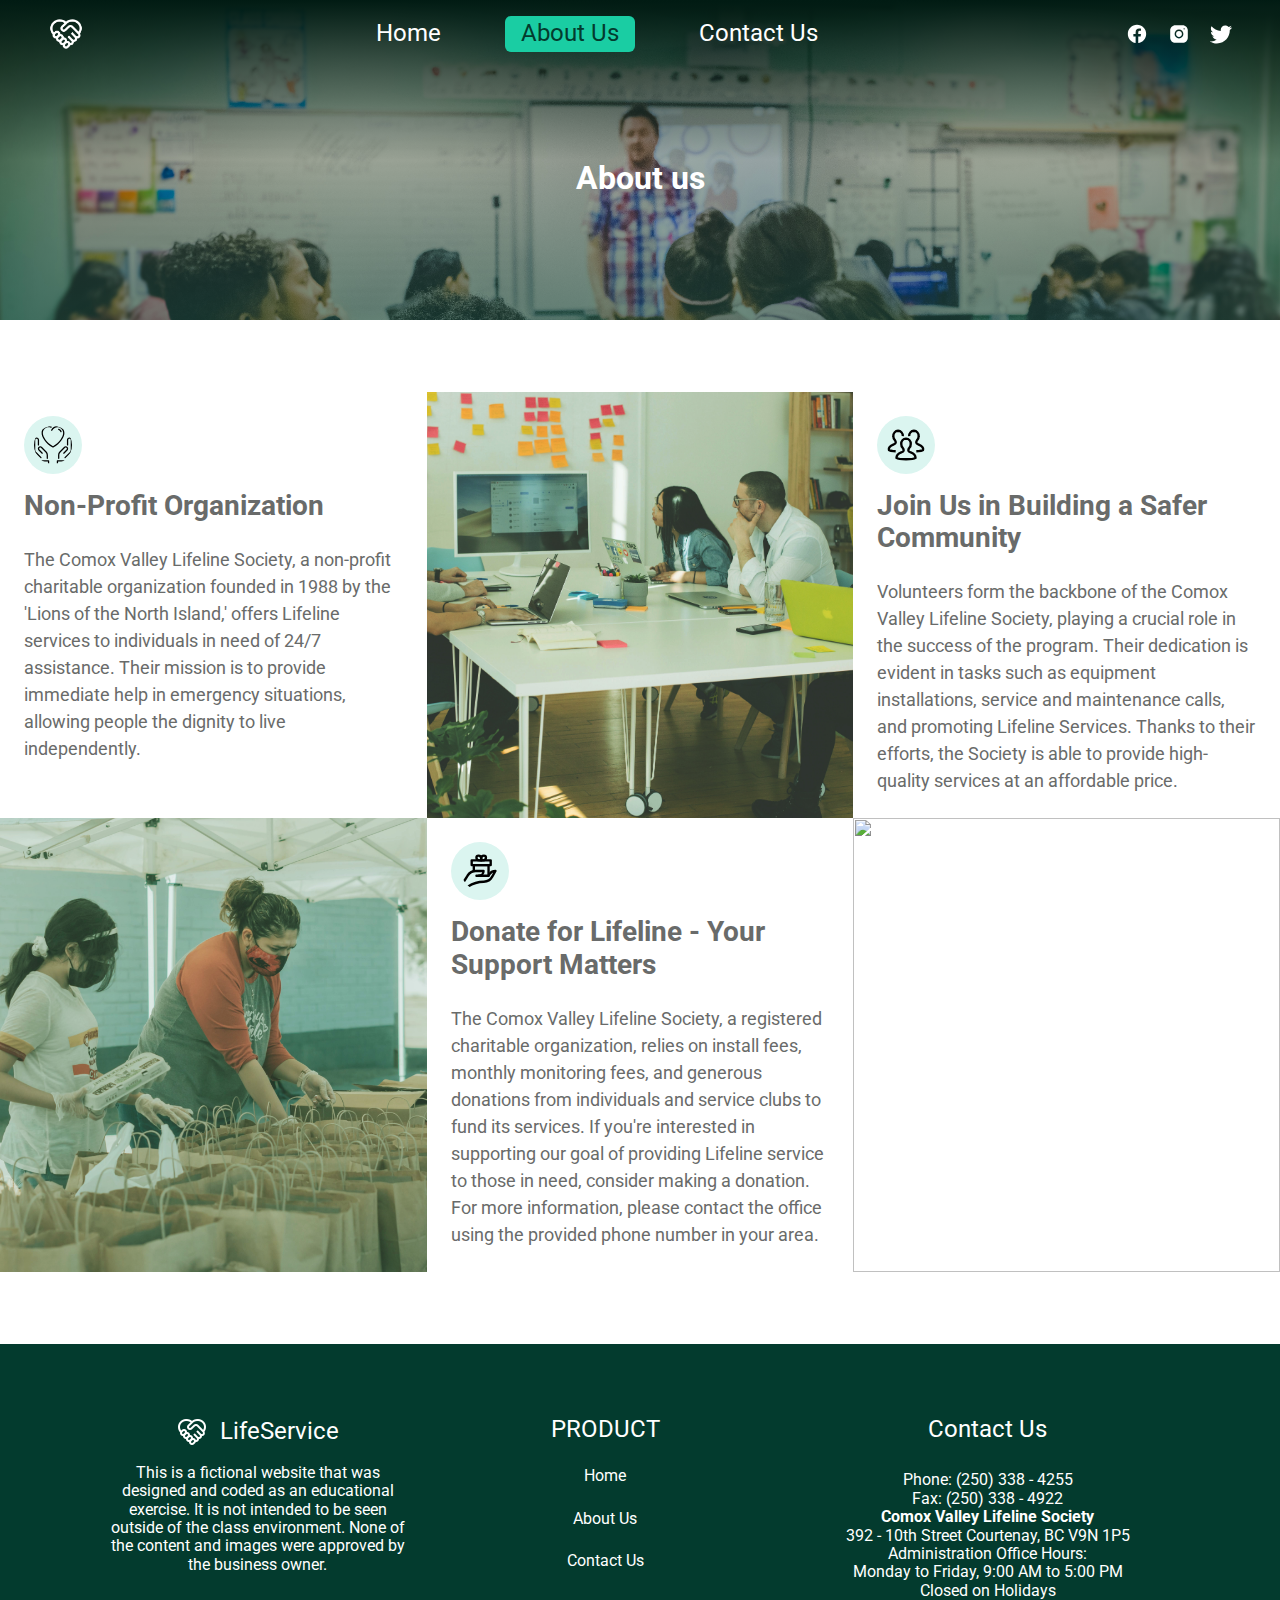
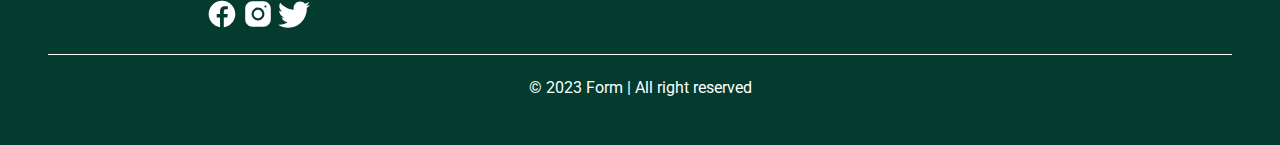
==== about-us.html @ dce90f84 "[fix] grid height layout broken [add] highline current page a element on nav 、reset address element " ====
<!DOCTYPE html>
<html lang="en">
	<head>
		<meta charset="UTF-8" />
		<meta name="viewport" content="width=device-width, initial-scale=1.0" />
		<title>Lifeline Service | About us</title>
		<!-- generated by chatGPT -->
		<meta name="description" content="Learn more about Comox Valley Lifeline Society, a non-profit organization established in 1988 by the 'Lions of the North Island' to provide 24/7 Lifeline services for individuals seeking immediate assistance." />
		<meta name="keywords" content="Comox Valley Lifeline, about us, non-profit, Lifeline services" />
		<meta name="author" content="Comox Valley Lifeline Society" />
		<!-- google fonts -->
		<link href="https://fonts.googleapis.com/icon?family=Material+Icons" rel="stylesheet" />
		<link href="https://fonts.googleapis.com/css2?family=Material+Symbols+Outlined:wght@100" rel="stylesheet" />
		<link href="https://fonts.googleapis.com/css2?family=Oswald:wght@400;600&family=Roboto:wght@400;500&display=swap" rel="stylesheet" />
		<!-- favicons generated by https://favicon.io -->
		<link rel="apple-touch-icon" sizes="180x180" href="/assets/favicon/apple-touch-icon.png" />
		<link rel="icon" type="image/png" sizes="32x32" href="/assets/favicon/favicon-32x32.png" />
		<link rel="icon" type="image/png" sizes="16x16" href="/assets/favicon/favicon-16x16.png" />
		<link rel="manifest" href="/assets/favicon/site.webmanifest" />
		<!-- style sheet -->
		<link rel="stylesheet" href="style.css" />
	</head>

	<body class="about-us">
		<section class="hero-wrapper">
			<header>
				<img class="logo" src="assets/logo-white.png" alt="handshake-heart" />

				<a class="icon-menu">
					<span class="icon material-symbols-outlined">menu</span>
				</a>
				<nav>
					<ul>
						<li><a href="index.html">Home</a></li>
						<li><a class="active-page" href="about-us.html">About Us</a></li>
						<li><a href="contact-us.html">Contact Us</a></li>
					</ul>
				</nav>
				<div class="social-media">
					<img src="assets/facebook.svg" />
					<img src="assets/instagram.svg" />
					<img src="assets/twitter.svg" />
				</div>
			</header>

			<div class="hero">
				<div class="mask"></div>
				<img src="assets/discussion.jpg" />
				<h1 class="title">About us</h1>
			</div>
		</section>

		<main>
			<ul>
				<li>
					<img class="icon" src="assets/charitable.svg" />
					<h2>Non-Profit Organization</h2>
					<p>
						The Comox Valley Lifeline Society, a non-profit charitable organization founded in 1988 by the 'Lions of the North Island,' offers Lifeline services to individuals in need of 24/7 assistance. Their mission is to provide immediate help in emergency situations, allowing people the dignity
						to live independently.
					</p>
				</li>
				<li>
					<img src="assets/meeting.jpg" />
				</li>
				<li>
					<img class="icon" src="assets/team.svg" />
					<h2>Join Us in Building a Safer Community</h2>
					<p>
						Volunteers form the backbone of the Comox Valley Lifeline Society, playing a crucial role in the success of the program. Their dedication is evident in tasks such as equipment installations, service and maintenance calls, and promoting Lifeline Services. Thanks to their efforts, the
						Society is able to provide high-quality services at an affordable price.
					</p>
				</li>
				<li>
					<img src="assets/supplies.jpg" />
				</li>
				<li>
					<img class="icon" src="assets/gift.svg" />
					<!-- title generated by chatGPT -->
					<h2>Donate for Lifeline - Your Support Matters</h2>
					<p>
						The Comox Valley Lifeline Society, a registered charitable organization, relies on install fees, monthly monitoring fees, and generous donations from individuals and service clubs to fund its services. If you're interested in supporting our goal of providing Lifeline service to those in
						need, consider making a donation. For more information, please contact the office using the provided phone number in your area.
					</p>
				</li>
				<li>
					<img src="assets/play_cheer.jpg" />
				</li>
			</ul>
		</main>

		<footer>
			<section class="footer-wrapper">
				<div class="content-wrapper">
					<h2 class="title">
						<img src="assets/logo-white.png" alt="logo" />
						LifeService
					</h2>

					<p>This is a fictional website that was designed and coded as an educational exercise. It is not intended to be seen outside of the class environment. None of the content and images were approved by the business owner.</p>
					<div class="social-media">
						<img src="assets/facebook.svg" />
						<img src="assets/instagram.svg" />
						<img src="assets/twitter.svg" />
					</div>
				</div>
				<div class="info-wrapper">
					<nav>
						<h3 class="title">PRODUCT</h3>
						<ul>
							<li><a href="index.html">Home</a></li>
							<li><a href="about-us.html">About Us</a></li>
							<li><a href="contact-us.html">Contact Us</a></li>
						</ul>
					</nav>
					<div class="contact-info">
						<h3 class="title">Contact Us</h3>
						<address>
							<p>Phone: (250) 338 - 4255</p>
							<p>Fax: (250) 338 - 4922</p>

							<strong>Comox Valley Lifeline Society</strong>
							<p>392 - 10th Street Courtenay, BC V9N 1P5</p>

							<dl>
								<dt>Administration Office Hours:</dt>
								<dd>Monday to Friday, 9:00 AM to 5:00 PM</dd>
								<dd>Closed on Holidays</dd>
							</dl>
						</address>
					</div>
				</div>
			</section>

			<div class="copy-right">&copy; 2023 Form | All right reserved</div>
		</footer>

		<!-- mobile nav modal -->
		<div id="modal" class="modal">
			<div class="modal_bg"></div>
			<nav class="modal_content">
				<div class="modal_content_top">
					<img class="logo" src="assets/logo-white.svg" />
					<a class="icon-close">
						<span class="icon material-symbols-outlined"> close </span>
					</a>
				</div>

				<ul>
					<li><a href="/">Home</a></li>
					<li><a class="active-page" href="about-us.html">About Us</a></li>
					<li><a href="contact-us.html">Contact Us</a></li>
				</ul>

				<div class="social-media">
					<img src="assets/facebook.svg" />
					<img src="assets/instagram.svg" />
					<img src="assets/twitter.svg" />
				</div>
			</nav>
		</div>

		<script>
			const icon = document.querySelector(".icon-menu");
			const modal = document.querySelector("#modal");
			const closeIcon = document.querySelector(".modal .icon-close");

			icon.addEventListener("click", (e) => {
				modal.classList.add("show-menu");
				e.preventDefault();
			});

			closeIcon.addEventListener("click", (e) => {
				modal.classList.remove("show-menu");
				e.preventDefault();
			});
		</script>
	</body>
</html>
---- style.css ----
/*==== size ====*/
/*==== color ====*/
/*=== other ===*/
:root {
  --text-h1: 3.2rem;
  --text-h2: 2.8rem;
  --text-h3: 2.4rem;
  --text-h4: 1.8rem;
  --text-body: 1.6rem;
  --max-width: min(90%, 540px);
}
@media only screen and (min-width: 768px) {
  :root {
    --text-h1: 3.6rem;
    --text-h2: 3.2rem;
    --text-h3: 2.6rem;
    --text-h4: 2.2rem;
    --text-body: 1.8rem;
    --max-width: min(90%, 720px);
  }
}
@media only screen and (min-width: 1200px) {
  :root {
    --text-h1: 4.2rem;
    --text-h2: 3.2rem;
    --text-h3: 2.8rem;
    --text-h4: 2.4rem;
    --max-width: min(90%, 1140px);
  }
}

/* Medium devices (vertical ipads, 768px and up) */
/* Large devices (desktops, 1200px and up) */
/*--- ideally the the line of between point to point 
 is calculated dynamically by using javascript but I am not
 sure are we allowed to use javascript in this project, so
 I use the fixed container size and calculated by js first then using the calculated results.
---*/
/*=== general ===*/
* {
  box-sizing: border-box;
  margin: 0;
  padding: 0;
}

html {
  line-height: 1.15;
  font-size: 62.5%;
}

body {
  margin: 0;
  font-size: 1.6rem;
  font-family: "Roboto", sans-serif;
  background: #fff;
  color: #696b6a;
}

a {
  display: inline-block;
  background-color: transparent;
}

input,
textarea {
  outline: none;
}

textarea {
  resize: none;
}

img {
  display: inline-block;
  max-width: 100%;
  border-style: none;
  vertical-align: middle;
  -o-object-fit: cover;
     object-fit: cover;
}

li {
  list-style: none;
}

a {
  text-decoration: none;
}

address {
  font-style: normal;
}

.bottom-line {
  position: relative;
  display: inline-block;
  margin-bottom: 4.8rem;
}
.bottom-line::after {
  content: "";
  position: absolute;
  left: 40%;
  bottom: -0.4rem;
  width: min(30%, 10rem);
  height: 5px;
  background: #1acda3;
}

.content {
  color: #2c2e2d;
  font-size: var(--text-body);
}

/*----- header -----*/
header nav,
header .social-media {
  display: none;
}

header nav ul,
.modal nav ul {
  display: flex;
  gap: 4.8rem;
  text-align: center;
  font-size: var(--text-h4);
}
header nav ul li:has(a.active-page) a,
.modal nav ul li:has(a.active-page) a {
  color: #033b2e;
  background: #1acda3;
  border-radius: 6px;
}
header nav ul a,
.modal nav ul a {
  position: relative;
  padding: 0.4rem 1.6rem;
  border-radius: 6px;
  color: #fff;
}
header nav ul a::after,
.modal nav ul a::after {
  content: " ";
  display: inline-block;
  position: absolute;
  bottom: -5px;
  left: 50%;
  width: 0%;
  height: 2px;
  background-color: #1acda3;
  transition: all 0.2s ease-in-out;
}
header nav ul a:hover::after,
.modal nav ul a:hover::after {
  content: " ";
  width: 100%;
  left: 0;
}

header {
  z-index: 99;
  position: absolute;
  top: 0;
  padding: 1.6rem;
  display: flex;
  align-items: center;
  justify-content: space-between;
  width: 100%;
  color: #fff;
}
header .logo {
  width: 2.2rem;
  height: 2.2rem;
}
header .icon-menu {
  display: inline-block;
  margin-left: auto;
}
header .icon-menu .icon {
  color: #fff;
  font-size: 2.2rem;
}
header .social-media img {
  width: 2.2rem;
  margin-left: 1.6rem;
}
@media only screen and (min-width: 768px) {
  header {
    padding: 1.6rem 4.8rem;
  }
  header .logo,
  header .icon-menu .icon {
    width: 2.8rem;
  }
}
@media only screen and (min-width: 1200px) {
  header nav {
    display: flex;
    justify-content: space-between;
    flex-direction: row;
    padding: 0;
  }
  header .logo {
    width: 3.6rem;
    height: 3.6rem;
  }
  header .icon-menu,
  header .modal {
    display: none;
  }
  header .social-media {
    display: block;
  }
}

/*=== nav modal ===*/
.modal {
  overflow: hidden;
  position: fixed;
  right: 0;
  top: 0;
  background-color: rgba(0, 0, 0, 0.7);
  z-index: 999;
  width: 100%;
  height: 100%;
  text-align: center;
  transition: 0.5s ease-in-out;
  transform: translateX(100%);
  opacity: 0;
}
.modal_content {
  margin-left: auto;
  width: 90vw;
  height: 100%;
  padding: 2.4rem 4.8rem;
  background-color: rgb(3, 59, 46);
}
.modal_content_top {
  display: flex;
  justify-content: space-between;
}
.modal .icon-close {
  color: #fff;
  font-size: 3.6rem;
}
.modal .logo {
  width: 3.2rem;
  -o-object-fit: contain;
     object-fit: contain;
}
.modal ul {
  flex-direction: column;
  margin: 2.4rem 0;
  padding: 4.8rem 0;
  border-top: 1px solid #fff;
  border-bottom: 1px solid #fff;
}
.modal li {
  text-align: right;
}
.modal .social-media img {
  margin-right: 1.6rem;
  width: 3rem;
}

.show-menu {
  transform: translateX(0);
  opacity: 1;
}

/*----- hero -----*/
.hero-wrapper {
  position: relative;
  width: 100%;
}

.hero {
  height: 100%;
}
.hero-desktop {
  display: none;
}
.hero img {
  width: 100%;
  height: 100%;
  -o-object-position: center top;
     object-position: center top;
}
.hero .mask {
  z-index: 2;
  position: absolute;
  top: 0;
  left: 0;
  width: 100%;
  height: 100%;
  background: linear-gradient(to bottom, #011b13, rgba(1, 30, 17, 0.25), rgba(3, 59, 46, 0.5));
}
.hero .slogan {
  z-index: 999;
  position: absolute;
  top: 10%;
  padding: 2.4rem;
  width: min(70%, 450px);
  color: #fff;
}
@media only screen and (min-width: 768px) {
  .hero .slogan {
    top: 15%;
  }
}

.hero .slogan h1 {
  padding-bottom: 1.6rem;
  font-size: var(--text-h1);
  color: #fff;
}
.hero .slogan p {
  line-height: 1.4;
  font-size: var(--text-h3);
}
.hero .slogan a {
  margin-top: 2.4rem;
  padding: 1.6rem 2.4rem;
  color: #fff;
  font-size: 1.2rem;
  border-radius: 6px;
  background: #1acda3;
}

.about-us .hero,
.contact-us .hero {
  height: 180px;
}
@media only screen and (min-width: 768px) {
  .about-us .hero,
  .contact-us .hero {
    height: min(40vh, 320px);
  }
}
@media only screen and (min-width: 1200px) {
  .about-us .hero,
  .contact-us .hero {
    height: 320px;
  }
}
.about-us .hero .title,
.contact-us .hero .title {
  z-index: 2;
  position: absolute;
  top: 50%;
  left: 50%;
  transform: translate(-50%);
  color: #fff;
  font-size: 3.2rem;
}

/*----- footer -----*/
footer {
  padding: 4.8rem;
  background: #033b2e;
  color: #fff;
}
footer .copy-right {
  margin-top: 2.4rem;
  padding-top: 2.4rem;
  border-top: 1px solid #fff;
  text-align: center;
}

footer .footer-wrapper,
footer .contact-info,
footer .info-wrapper,
footer .content-wrapper h2,
footer .copy-right {
  display: flex;
  justify-content: center;
  align-items: center;
  flex-direction: column;
  gap: 1.2rem;
}
@media only screen and (min-width: 1200px) {
  footer,
  footer .footer-wrapper,
  footer .info-wrapper {
    flex-direction: row;
    align-items: flex-start;
    justify-content: flex-start;
  }
}
footer .info-wrapper nav,
footer .info-wrapper .contact-info {
  flex: 1;
}
footer .content-wrapper h2,
footer .info-wrapper h3 {
  font-size: var(--text-h4);
  font-weight: normal;
}

footer .footer-wrapper {
  margin: 0 auto;
  width: var(--max-width);
  margin: 0 auto;
  text-align: center;
}
@media only screen and (min-width: 1200px) {
  footer .footer-wrapper {
    margin-bottom: 0;
  }
}
footer .footer-wrapper .title {
  margin-top: 2.4rem;
  margin-bottom: 1.6rem;
  color: #fff;
}

@media only screen and (min-width: 1200px) {
  footer .content-wrapper {
    width: 40%;
  }
  footer .content-wrapper .title {
    flex-direction: row;
  }
}
footer .content-wrapper img {
  width: 3.2rem;
}
footer .content-wrapper .social-media {
  margin-top: 2.4rem;
}

footer .info-wrapper {
  width: 100%;
}
@media only screen and (min-width: 768px) {
  footer .info-wrapper {
    margin-top: 4.8rem;
    flex-direction: row;
  }
  footer .info-wrapper .contact-info {
    border-left: 2px solid #fff;
  }
}
@media only screen and (min-width: 1200px) {
  footer .info-wrapper {
    margin-top: 0;
  }
  footer .info-wrapper .contact-info {
    border-width: 0;
  }
}
footer .info-wrapper li {
  margin-top: 2.4rem;
}
footer .info-wrapper a {
  position: relative;
  color: #fff;
}
footer .info-wrapper a::after {
  content: " ";
  display: inline-block;
  position: absolute;
  bottom: -5px;
  left: 50%;
  width: 0%;
  height: 2px;
  background-color: #1acda3;
  transition: all 0.2s ease-in-out;
}
footer .info-wrapper a:hover::after {
  content: " ";
  width: 100%;
  left: 0;
}

/*=== Home page ===*/
.home .hero-wrapper {
  height: 700px;
  max-height: 90vh;
}
@media only screen and (min-width: 1200px) {
  .home .hero-wrapper {
    height: min(95vh, 780px);
  }
}
@media only screen and (min-width: 768px) {
  .home .hero-desktop {
    display: block;
  }
  .home .hero-mobile {
    display: none;
  }
  .home .hero .slogan {
    right: 5%;
    width: min(40vw, 520px);
    text-align: right;
  }
}

.home .element {
  z-index: 2;
  position: absolute;
  width: 80px;
  height: 80px;
  border-radius: 50%;
  background-color: #208c73;
}
.home .element::before {
  content: "\e7fd";
  position: absolute;
  top: 50%;
  left: 50%;
  transform: translate(-50%, -50%);
  font-family: "Material Icons";
  font-size: 4.8rem;
  color: #fff;
}

.home .line {
  position: absolute;
  background-color: #e2fef8;
  height: 4px;
  transform-origin: center;
}
.home .line::after {
  content: "";
  z-index: 1;
  position: absolute;
  left: 0;
  top: 0;
  height: 4px;
  width: 0;
  animation: connect infinite;
  animation-duration: 5s;
  animation-fill-mode: forwards;
  background: #1acda3;
}
.home .line:nth-child(odd):after {
  animation-delay: 0.5s;
  animation-duration: 4.5s;
}

.animation .element_1 {
  top: 10%;
  left: 25%;
}

.animation .element_2 {
  top: 45%;
  left: 15%;
}

.animation .element_3 {
  top: 70%;
  left: 30%;
}

.animation .element_4 {
  top: 28%;
  left: 42%;
}

.animation .element_5 {
  top: 50%;
  left: 55%;
}

.animation .element_6 {
  top: 15%;
  left: 70%;
}

.animation .element_7 {
  top: 65%;
  left: 75%;
}

.animation .line1 {
  top: 185.5px;
  left: 71.82px;
  width: 184.36px;
  transform: rotate(1.89rad);
}

.animation .line2 {
  top: 255px;
  left: 55.8px;
  width: 301.4px;
  transform: rotate(1.47rad);
}

.animation .line3 {
  top: 335.5px;
  left: 102.35px;
  width: 152.3px;
  transform: rotate(0.96rad);
}

.animation .line4 {
  top: 143px;
  left: 175.55px;
  width: 133.49px;
  transform: rotate(-2.4rad);
}

.animation .line5 {
  top: 143px;
  left: 175.55px;
  width: 133.49px;
  transform: rotate(-2.4rad);
}

.animation .line6 {
  top: 230.5px;
  left: 124.21px;
  width: 178.18px;
  transform: rotate(2.64rad);
}

.animation .line7 {
  top: 293px;
  left: 146.18px;
  width: 221.23px;
  transform: rotate(1.89rad);
}

.animation .line8 {
  top: 243px;
  left: 262.61px;
  width: 133.36px;
  transform: rotate(-2.17rad);
}

.animation .line9 {
  top: 110.5px;
  left: 192.4px;
  width: 262.19px;
  transform: rotate(-3.05rad);
}

.animation .line10 {
  top: 155.5px;
  left: 285.33px;
  width: 174.93px;
  transform: rotate(2.76rad);
}

.animation .line11 {
  top: 210.5px;
  left: 312.78px;
  width: 195.43px;
  transform: rotate(2.03rad);
}

.animation .line12 {
  top: 335.5px;
  left: 355.93px;
  width: 138.13px;
  transform: rotate(-2.57rad);
}

.animation .line13 {
  top: 248px;
  left: 342.66px;
  width: 251.68px;
  transform: rotate(-1.69rad);
}

.animation .line14 {
  top: 385.5px;
  left: 221.4px;
  width: 262.19px;
  transform: rotate(3.05rad);
}

@keyframes connect {
  from {
    width: 0;
  }
  to {
    width: 100%;
  }
}
/*----- intro -----*/
.home .intro {
  margin-top: 4.8rem;
  padding: 4.8rem 0;
  margin: 0 auto;
  width: var(--max-width);
  text-align: center;
}
.home .intro .animation, .home .intro .title-desktop {
  display: none;
}
@media only screen and (min-width: 768px) {
  .home .intro {
    display: flex;
    align-items: center;
    flex-wrap: wrap;
  }
  .home .intro img {
    width: 50%;
  }
  .home .intro .title-mobile {
    display: none;
  }
  .home .intro .title-desktop {
    display: inline-block;
  }
  .home .intro .content {
    flex: 1;
  }
}
@media only screen and (min-width: 1200px) {
  .home .intro {
    margin: auto;
    min-height: 500px;
  }
  .home .intro .img-mobile {
    display: none;
  }
  .home .intro .animation {
    display: block;
    position: relative;
    width: 580px;
    height: 500px;
  }
}

.home .intro .content {
  line-height: 1.5;
}
.home .intro p {
  line-height: 1.5;
  font-size: var(--text-body);
  color: #696b6a;
}

/*----- feature -----*/
.home .feature {
  margin: 7.2rem 0;
  width: 100vw;
  margin-inline-start: 50%;
  transform: translateX(-50%);
  text-align: center;
}
.home .feature .content {
  padding: 2.4rem;
  background: #04473a;
}
.home .feature h3 {
  text-align: center;
  font-size: var(--text-h4);
  color: #2c2e2d;
}
.home .feature img {
  display: block;
}
.home .feature .illustration {
  margin: 0 auto;
  width: min(80%, 46rem);
}
.home .feature > ul {
  display: flex;
  overflow-x: auto;
  gap: 2rem;
}
.home .feature > ul > li {
  width: 100%;
  flex-grow: 1;
  min-width: 90%;
  padding: 2.4rem;
  background: #fff;
  border-radius: 6px;
}
.home .feature .button-more {
  color: #1acda3;
  text-decoration: underline;
}

.home .feature .feature-list {
  flex: 1;
  padding-bottom: 2.4rem;
}

@media only screen and (min-width: 768px) {
  .home .feature > ul {
    flex-wrap: wrap;
  }
  .home .feature > ul > li {
    width: calc(50% - 2rem);
    min-width: unset;
  }
}
@media only screen and (min-width: 1200px) {
  .home .feature > ul > li {
    width: 30%;
  }
  .home .feature .content {
    padding: 7.2rem;
  }
}
.home .feature ul li {
  display: flex;
  flex-direction: column;
  font-size: var(--text-body);
}
.home .feature ul li img {
  margin: 4.8rem auto;
  height: 18rem;
}
.home .feature ul li:last-child img {
  border-radius: 12px;
}
.home .feature ul li p {
  font-size: var(--text-body);
  color: #696b6a;
}

/* wave style refer from https://css-generators.com/wavy-shapes/ */
.home .feature .box {
  height: 200px;
  -webkit-mask: radial-gradient(126.18px at 50% calc(100% - 171px), #000 99%, rgba(0, 0, 0, 0) 101%) calc(50% - 120px) 0/240px 100%, radial-gradient(126.18px at 50% calc(100% + 111px), rgba(0, 0, 0, 0) 99%, #000 101%) 50% calc(100% - 60px)/240px 100% repeat-x;
  mask: radial-gradient(126.18px at 50% calc(100% - 171px), #000 99%, rgba(0, 0, 0, 0) 101%) calc(50% - 120px) 0/240px 100%, radial-gradient(126.18px at 50% calc(100% + 111px), rgba(0, 0, 0, 0) 99%, #000 101%) 50% calc(100% - 60px)/240px 100% repeat-x;
  background: #04473a;
  border: none;
}

/*----- how-it-works -----*/
.how-it-work {
  display: flex;
  flex-direction: column;
  position: relative;
  margin: 14.4rem 0;
}
@media only screen and (min-width: 768px) {
  .how-it-work {
    flex-direction: row;
  }
}
.how-it-work .iframe-container {
  width: 100%;
}
@media only screen and (min-width: 768px) {
  .how-it-work .iframe-container {
    width: 50%;
  }
}
@media only screen and (min-width: 1200px) {
  .how-it-work .iframe-container {
    width: min(950px, 60%);
  }
}
.how-it-work .iframe-wrapper {
  position: relative;
  width: 100%;
  padding-bottom: 56.25%; /* 16:9 ratio */
}
.how-it-work .iframe-wrapper iframe {
  position: absolute;
  top: 0;
  left: 0;
  width: 100%;
  height: 100%;
}
.how-it-work .content {
  flex: 1;
  display: flex;
  flex-direction: column;
  align-items: flex-start;
  justify-content: center;
  padding: 0 2.4rem;
}

.how-it-work .content .title {
  color: rgba(3, 59, 46, 0.5);
}
.how-it-work .content p {
  margin: 2.4rem 0;
  font-size: var(--text-h1);
}
.how-it-work .content .icon {
  vertical-align: middle;
  margin-right: 0.4rem;
}

/*----- call-to-action -----*/
.home .call-to-action {
  position: relative;
  margin-top: 7.2rem;
  text-align: center;
}
@media only screen and (min-width: 768px) {
  .home .call-to-action {
    display: flex;
  }
}
.home .call-to-action .logo {
  z-index: -1;
  position: absolute;
  width: 22rem;
  -o-object-fit: contain;
     object-fit: contain;
  opacity: 0.3;
}
.home .call-to-action .action_btn {
  display: inline-block;
  margin-top: 2.4rem;
  padding: 1.6rem 2.4rem;
  color: #fff;
  background: #208c73;
  border-radius: 6px;
}
.home .call-to-action .img-wrapper {
  margin-top: 4.8rem;
  width: 100vw;
  margin-inline-start: 50%;
  transform: translateX(-50%);
}
.home .call-to-action .img-wrapper img {
  height: 100%;
  border-radius: 65% 15%/15% 0% 0%;
}
@media only screen and (min-width: 768px) {
  .home .call-to-action .img-wrapper {
    display: flex;
    justify-content: center;
    align-items: center;
    margin-top: 0;
    width: unset;
    margin-inline-start: unset;
    transform: unset;
  }
}
.home .call-to-action img {
  border-radius: 65% 15%/15% 0% 0%;
}
.home .call-to-action .title {
  margin-bottom: 4.8rem;
}
.home .call-to-action .content-wrapper {
  display: flex;
  justify-content: center;
  align-items: center;
  flex-direction: column;
  padding: 0 4.8rem;
}
@media only screen and (min-width: 768px) {
  .home .call-to-action .content-wrapper {
    padding-bottom: 7.2rem;
  }
}
.home .call-to-action .content {
  line-height: 1.4;
  font-size: var(--text-body);
  color: #696b6a;
}

/*=== About us page ===*/
.about-us main ul {
  position: relative;
  display: grid;
  grid-template-columns: 100%;
  grid-template-areas: "text1" "text3" "text5";
  padding-bottom: 7.2rem;
}
@media only screen and (min-width: 768px) {
  .about-us main ul {
    padding-top: 7.2rem;
    grid-template-columns: repeat(2, 1fr);
    grid-template-areas: "text1 image2" "image4 text3" "text5 image6";
  }
}
@media only screen and (min-width: 1200px) {
  .about-us main ul {
    grid-template-columns: repeat(3, 1fr);
    grid-template-areas: "text1 image2 text3" "image4 text5 image6";
  }
  .about-us main ul li {
    text-align: left;
  }
}
.about-us main ul img:not(.icon) {
  width: 100%;
}

.about-us main ul h2 {
  margin-bottom: 2.4rem;
  font-size: var(--text-h3);
}
.about-us main ul p {
  line-height: 1.5;
}
.about-us main ul li {
  text-align: center;
  background: #fff;
  font-size: var(--text-body);
  color: #696b6a;
}
.about-us main ul li:nth-child(1) {
  grid-area: text1;
}
.about-us main ul li:nth-child(2) {
  grid-area: image2;
}
.about-us main ul li:nth-child(3) {
  grid-area: text3;
}
.about-us main ul li:nth-child(4) {
  grid-area: image4;
}
.about-us main ul li:nth-child(5) {
  grid-area: text5;
}
.about-us main ul li:nth-child(6) {
  grid-area: image6;
}
.about-us main ul li:nth-child(odd) {
  padding: 2.4rem;
}
.about-us main ul li:nth-child(3) {
  background: #3d625f;
  color: #fff;
}
@media only screen and (min-width: 768px) {
  .about-us main ul li {
    text-align: left;
  }
  .about-us main ul li, .about-us main ul li:nth-child(3) {
    background: #fff;
    color: #696b6a;
  }
  .about-us main ul li:nth-child(even) {
    display: block;
  }
}
.about-us main ul li .icon {
  margin-bottom: 1.6rem;
  width: 5.8rem;
  background: #dbf5f0;
  border-radius: 50%;
  padding: 1rem;
}
.about-us main ul li img:not(.icon) {
  height: 100%;
}

/*=== Contact us page ===*/
.contact-us .location-map {
  width: 100vw;
}
@media only screen and (min-width: 768px) {
  .contact-us .location-map {
    width: 50%;
  }
}
@media only screen and (min-width: 1200px) {
  .contact-us .location-map {
    width: min(720px, 50vw);
  }
}
.contact-us .hero img {
  -o-object-position: center;
     object-position: center;
}
.contact-us .info {
  display: flex;
  justify-content: center;
  align-items: center;
  flex-direction: column;
  flex-wrap: wrap;
}
@media only screen and (min-width: 768px) {
  .contact-us .info {
    flex-direction: row;
  }
}

.contact-us .info .content {
  flex: 1;
  padding: 0 2.4rem;
}
@media only screen and (min-width: 1200px) {
  .contact-us .info .content {
    padding: 0 4.8rem;
  }
}
.contact-us .info .content .title {
  padding-top: 4.8rem;
  padding-bottom: 1.6rem;
}
.contact-us .info .content table {
  font-family: arial, sans-serif;
  border-collapse: collapse;
  width: 100%;
}
.contact-us .info .content table td,
.contact-us .info .content table th {
  text-align: left;
  padding: 1.6rem;
}
.contact-us .info .content table tr:nth-child(even) {
  background-color: #dddddd;
}

.contact-us .form-wrapper {
  width: 100vw;
  margin-inline-start: 50%;
  transform: translateX(-50%);
  position: relative;
  margin-top: 7.2rem;
}
@media only screen and (min-width: 768px) {
  .contact-us .form-wrapper {
    display: flex;
    justify-content: center;
    align-items: center;
    margin-bottom: 0;
  }
}
.contact-us .form-wrapper img {
  position: absolute;
  width: 100%;
  height: 100%;
  align-self: stretch;
  filter: brightness(0.4);
  z-index: -1;
}
@media only screen and (min-width: 768px) {
  .contact-us .form-wrapper img {
    position: static;
    width: 40%;
    height: unset;
    filter: unset;
  }
}
@media only screen and (min-width: 1200px) {
  .contact-us .form-wrapper img {
    width: 50%;
  }
}

.contact-us .form-container {
  position: relative;
}
@media only screen and (min-width: 768px) {
  .contact-us .form-container {
    flex: 1;
  }
}

.contact-us form {
  margin-top: 2.4rem;
  padding: 4.8rem 1.6rem;
  width: 100%;
}
@media only screen and (min-width: 768px) {
  .contact-us form {
    margin-top: 0;
    padding: 1.6rem 4.8rem;
  }
}
.contact-us form h2 {
  color: #1acda3;
  text-align: center;
}
.contact-us form label,
.contact-us form input,
.contact-us form button {
  display: block;
  width: 100%;
}
.contact-us form input,
.contact-us form textarea {
  padding: 1.6rem 2.4rem;
  background-color: rgba(255, 255, 255, 0.8);
  font-size: var(--text-body);
  border-radius: 6px;
  border: 1px solid transparent;
  transition: border 0.4s ease-out;
}
.contact-us form input:focus,
.contact-us form textarea:focus {
  border-color: #208c73;
  box-shadow: 0 0 8px rgba(26, 205, 163, 0.5);
}
@media only screen and (min-width: 768px) {
  .contact-us form input,
  .contact-us form textarea {
    background-color: rgba(26, 205, 163, 0.1);
  }
}
.contact-us form label {
  margin-top: 2.4rem;
  margin-bottom: 1.6rem;
}
.contact-us form textarea {
  width: 100%;
  min-height: 150px;
}

.contact-us .form-container .mask {
  z-index: 2;
  display: none;
  position: absolute;
  left: -8rem;
  width: 8rem;
  height: 100%;
  background: linear-gradient(to bottom right, transparent 49.5%, #fff 50%);
}
@media only screen and (min-width: 1200px) {
  .contact-us .form-container .mask {
    display: block;
  }
}

.contact-us form button {
  outline: 0;
  border: 0;
  margin: 4.8rem 0;
  padding: 1.6rem 2.4rem;
  font-size: var(--text-h3);
  color: #fff;
  background: #1acda3;
  border-radius: 6px;
}

/* Medium devices (vertical ipads, 768px and up) *//*# sourceMappingURL=style.css.map */
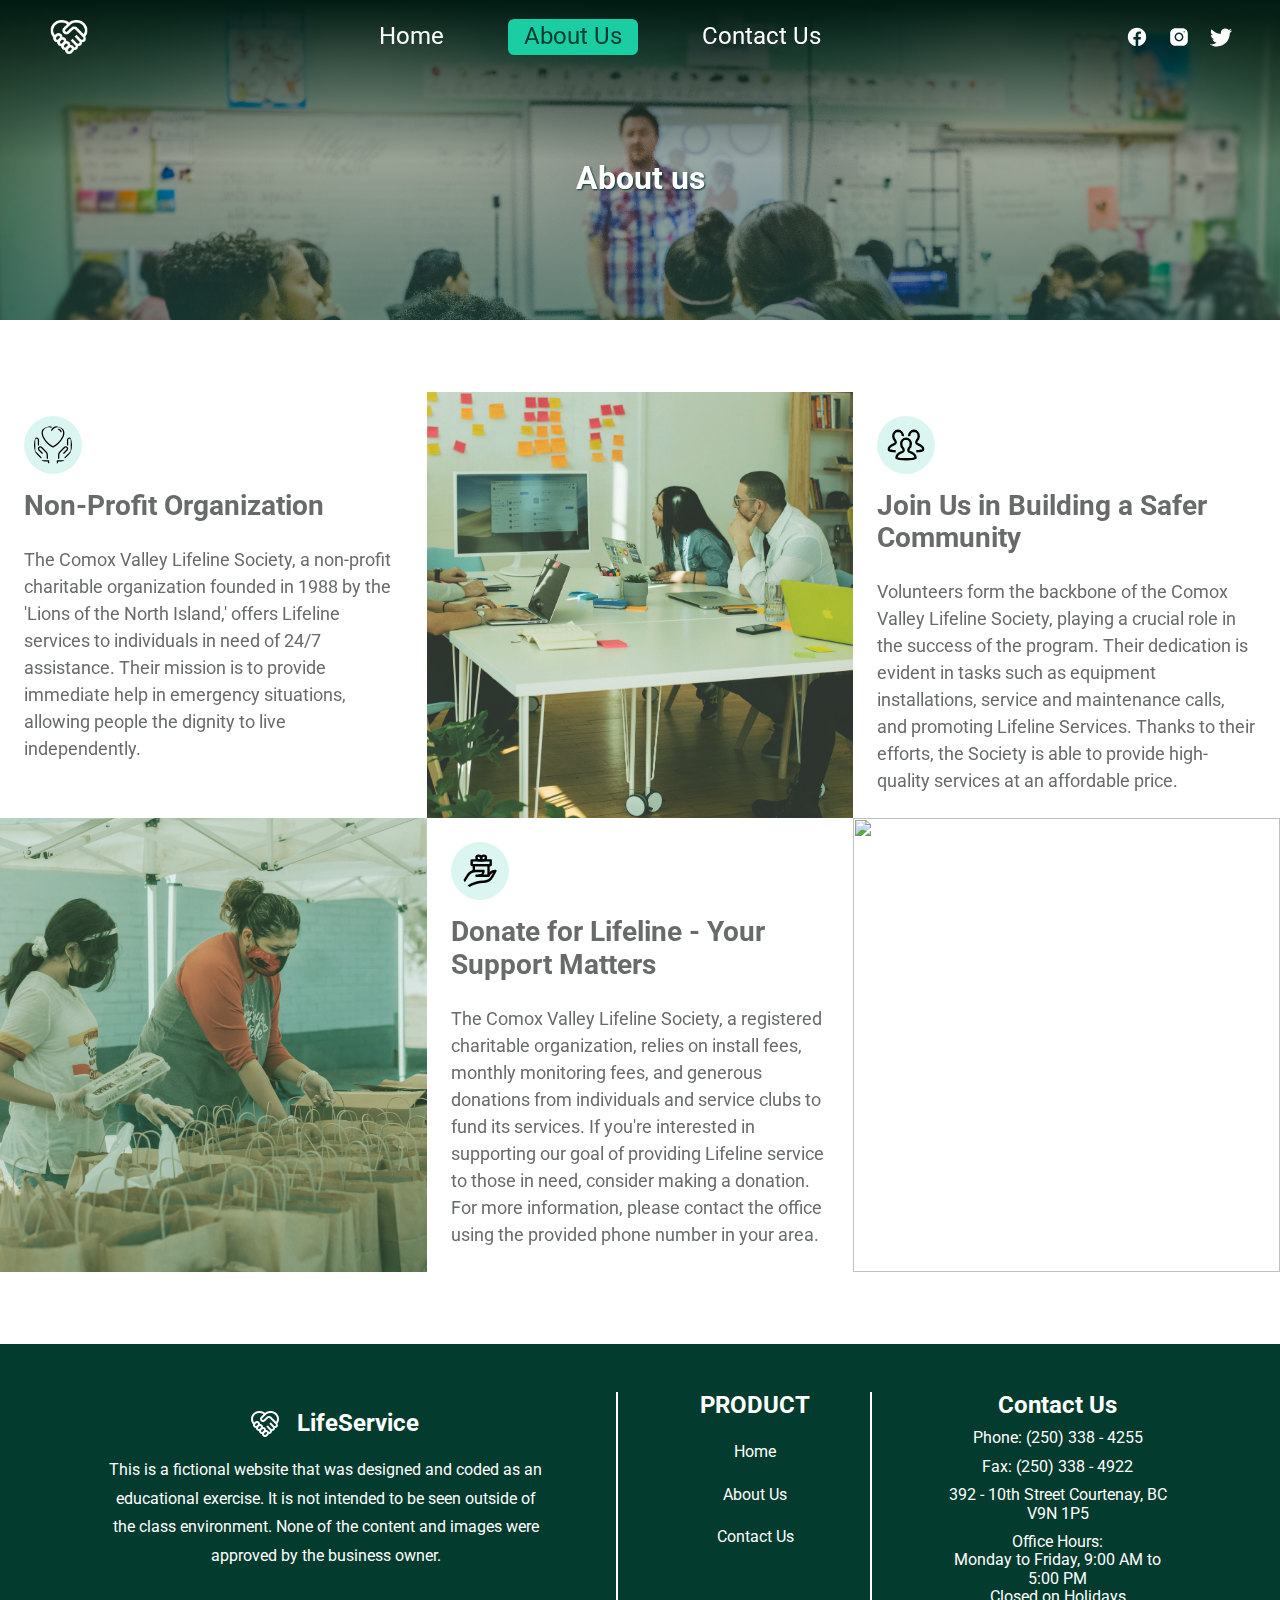
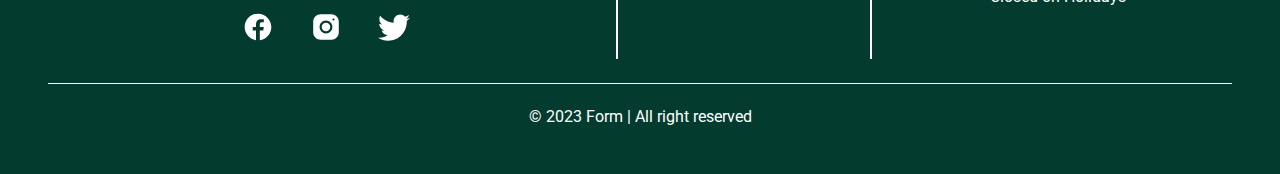
==== commit 1d0f178c: "[add] using <a> element wrap all social icon [modify] contact info wording and style layout on foote" ====
--- a/about-us.html
+++ b/about-us.html
@@ -96,39 +96,44 @@
 						<img src="assets/logo-white.png" alt="logo" />
 						LifeService
 					</h2>
-
 					<p>This is a fictional website that was designed and coded as an educational exercise. It is not intended to be seen outside of the class environment. None of the content and images were approved by the business owner.</p>
 					<div class="social-media">
-						<img src="assets/facebook.svg" />
-						<img src="assets/instagram.svg" />
-						<img src="assets/twitter.svg" />
+						<a href="#">
+							<img src="assets/facebook.svg" />
+						</a>
+						<a href="#">
+							<img src="assets/instagram.svg" />
+						</a>
+						<a href="#">
+							<img src="assets/twitter.svg" />
+						</a>
 					</div>
 				</div>
+
 				<div class="info-wrapper">
 					<nav>
 						<h3 class="title">PRODUCT</h3>
 						<ul>
-							<li><a href="index.html">Home</a></li>
+							<li><a href="/">Home</a></li>
 							<li><a href="about-us.html">About Us</a></li>
 							<li><a href="contact-us.html">Contact Us</a></li>
 						</ul>
 					</nav>
-					<div class="contact-info">
+
+					<address class="contact-info">
 						<h3 class="title">Contact Us</h3>
-						<address>
-							<p>Phone: (250) 338 - 4255</p>
-							<p>Fax: (250) 338 - 4922</p>
 
-							<strong>Comox Valley Lifeline Society</strong>
-							<p>392 - 10th Street Courtenay, BC V9N 1P5</p>
+						<p>Phone: (250) 338 - 4255</p>
+						<p>Fax: (250) 338 - 4922</p>
 
-							<dl>
-								<dt>Administration Office Hours:</dt>
-								<dd>Monday to Friday, 9:00 AM to 5:00 PM</dd>
-								<dd>Closed on Holidays</dd>
-							</dl>
-						</address>
-					</div>
+						<p>392 - 10th Street Courtenay, BC V9N 1P5</p>
+
+						<dl>
+							<dt>Office Hours:</dt>
+							<dd>Monday to Friday, 9:00 AM to 5:00 PM</dd>
+							<dd>Closed on Holidays</dd>
+						</dl>
+					</address>
 				</div>
 			</section>
 
@@ -153,27 +158,27 @@
 				</ul>
 
 				<div class="social-media">
-					<img src="assets/facebook.svg" />
-					<img src="assets/instagram.svg" />
-					<img src="assets/twitter.svg" />
+					<a href="#"><img src="assets/facebook.svg" /></a>
+					<a href="#"><img src="assets/instagram.svg" /></a>
+					<a href="#"> <img src="assets/twitter.svg" /></a>
 				</div>
 			</nav>
 		</div>
+	</body>
 
-		<script>
-			const icon = document.querySelector(".icon-menu");
-			const modal = document.querySelector("#modal");
-			const closeIcon = document.querySelector(".modal .icon-close");
+	<script>
+		const icon = document.querySelector(".icon-menu");
+		const modal = document.querySelector("#modal");
+		const closeIcon = document.querySelector(".modal .icon-close");
 
-			icon.addEventListener("click", (e) => {
-				modal.classList.add("show-menu");
-				e.preventDefault();
-			});
+		icon.addEventListener("click", (e) => {
+			modal.classList.add("show-menu");
+			e.preventDefault();
+		});
 
-			closeIcon.addEventListener("click", (e) => {
-				modal.classList.remove("show-menu");
-				e.preventDefault();
-			});
-		</script>
-	</body>
+		closeIcon.addEventListener("click", (e) => {
+			modal.classList.remove("show-menu");
+			e.preventDefault();
+		});
+	</script>
 </html>
--- a/style.css
+++ b/style.css
@@ -5,7 +5,7 @@
   --text-h1: 3.2rem;
   --text-h2: 2.8rem;
   --text-h3: 2.4rem;
-  --text-h4: 1.8rem;
+  --text-h4: 2rem;
   --text-body: 1.6rem;
   --max-width: min(90%, 540px);
 }
@@ -31,10 +31,8 @@
 
 /* Medium devices (vertical ipads, 768px and up) */
 /* Large devices (desktops, 1200px and up) */
-/*--- ideally the the line of between point to point 
- is calculated dynamically by using javascript but I am not
- sure are we allowed to use javascript in this project, so
- I use the fixed container size and calculated by js first then using the calculated results.
+/*--- 
+ I use the fixed container size and calculated by js first then using the calculated line params between line to line.
 ---*/
 /*=== general ===*/
 * {
@@ -174,6 +172,7 @@
 header .icon-menu {
   display: inline-block;
   margin-left: auto;
+  cursor: pointer;
 }
 header .icon-menu .icon {
   color: #fff;
@@ -189,7 +188,8 @@
   }
   header .logo,
   header .icon-menu .icon {
-    width: 2.8rem;
+    width: 3.2rem;
+    height: 3.2rem;
   }
 }
 @media only screen and (min-width: 1200px) {
@@ -200,8 +200,8 @@
     padding: 0;
   }
   header .logo {
-    width: 3.6rem;
-    height: 3.6rem;
+    width: 4.2rem;
+    height: 4.2rem;
   }
   header .icon-menu,
   header .modal {
@@ -219,12 +219,10 @@
   right: 0;
   top: 0;
   background-color: rgba(0, 0, 0, 0.7);
-  z-index: 999;
+  z-index: -1;
   width: 100%;
   height: 100%;
   text-align: center;
-  transition: 0.5s ease-in-out;
-  transform: translateX(100%);
   opacity: 0;
 }
 .modal_content {
@@ -233,6 +231,8 @@
   height: 100%;
   padding: 2.4rem 4.8rem;
   background-color: rgb(3, 59, 46);
+  transition: 0.3s ease-in-out;
+  transform: translateX(100%);
 }
 .modal_content_top {
   display: flex;
@@ -241,6 +241,7 @@
 .modal .icon-close {
   color: #fff;
   font-size: 3.6rem;
+  cursor: pointer;
 }
 .modal .logo {
   width: 3.2rem;
@@ -263,8 +264,11 @@
 }
 
 .show-menu {
+  z-index: 999;
+  opacity: 1;
+}
+.show-menu .modal_content {
   transform: translateX(0);
-  opacity: 1;
 }
 
 /*----- hero -----*/
@@ -275,6 +279,7 @@
 
 .hero {
   height: 100%;
+  text-shadow: 1px 1px 2px #033b2e;
 }
 .hero-desktop {
   display: none;
@@ -308,10 +313,16 @@
   }
 }
 
-.hero .slogan h1 {
+.hero .slogan .title {
   padding-bottom: 1.6rem;
   font-size: var(--text-h1);
   color: #fff;
+}
+.hero .slogan .title span {
+  display: block;
+}
+.hero .slogan .title--highline {
+  color: #1acda3;
 }
 .hero .slogan p {
   line-height: 1.4;
@@ -322,8 +333,9 @@
   padding: 1.6rem 2.4rem;
   color: #fff;
   font-size: 1.2rem;
+  background: #1acda3;
   border-radius: 6px;
-  background: #1acda3;
+  text-shadow: none;
 }
 
 .about-us .hero,
@@ -372,19 +384,21 @@
 footer .content-wrapper h2,
 footer .copy-right {
   display: flex;
+  flex-direction: column;
   justify-content: center;
-  align-items: center;
-  flex-direction: column;
-  gap: 1.2rem;
 }
 @media only screen and (min-width: 1200px) {
   footer,
   footer .footer-wrapper,
   footer .info-wrapper {
     flex-direction: row;
-    align-items: flex-start;
     justify-content: flex-start;
   }
+}
+footer .contact-info {
+  gap: 1rem;
+  justify-content: flex-start;
+  padding-left: 4.8rem;
 }
 footer .info-wrapper nav,
 footer .info-wrapper .contact-info {
@@ -397,25 +411,35 @@
 }
 
 footer .footer-wrapper {
+  gap: 2.2rem;
   margin: 0 auto;
   width: var(--max-width);
   margin: 0 auto;
   text-align: center;
 }
+footer .footer-wrapper .title {
+  align-items: center;
+  margin-top: 2.4rem;
+  color: #fff;
+  font-weight: 700;
+}
 @media only screen and (min-width: 1200px) {
   footer .footer-wrapper {
     margin-bottom: 0;
   }
-}
-footer .footer-wrapper .title {
-  margin-top: 2.4rem;
-  margin-bottom: 1.6rem;
-  color: #fff;
-}
-
+  footer .footer-wrapper .title {
+    margin-top: 0;
+  }
+}
+
+footer .content-wrapper {
+  line-height: 1.8;
+}
 @media only screen and (min-width: 1200px) {
   footer .content-wrapper {
-    width: 40%;
+    flex: 1;
+    padding-right: 7.2rem;
+    border-right: 2px solid #fff;
   }
   footer .content-wrapper .title {
     flex-direction: row;
@@ -423,6 +447,12 @@
 }
 footer .content-wrapper img {
   width: 3.2rem;
+  margin: 0.4rem;
+}
+@media only screen and (min-width: 1200px) {
+  footer .content-wrapper img {
+    margin: 1.6rem;
+  }
 }
 footer .content-wrapper .social-media {
   margin-top: 2.4rem;
@@ -430,22 +460,21 @@
 
 footer .info-wrapper {
   width: 100%;
+  gap: 2.2rem;
 }
 @media only screen and (min-width: 768px) {
   footer .info-wrapper {
     margin-top: 4.8rem;
     flex-direction: row;
   }
-  footer .info-wrapper .contact-info {
-    border-left: 2px solid #fff;
+  footer .info-wrapper nav {
+    border-right: 2px solid #fff;
   }
 }
 @media only screen and (min-width: 1200px) {
   footer .info-wrapper {
     margin-top: 0;
-  }
-  footer .info-wrapper .contact-info {
-    border-width: 0;
+    width: 50%;
   }
 }
 footer .info-wrapper li {
@@ -474,8 +503,9 @@
 
 /*=== Home page ===*/
 .home .hero-wrapper {
+  max-height: 90vh;
+  min-height: 560px;
   height: 700px;
-  max-height: 90vh;
 }
 @media only screen and (min-width: 1200px) {
   .home .hero-wrapper {
@@ -496,6 +526,7 @@
   }
 }
 
+/*----- intro -----*/
 .home .element {
   z-index: 2;
   position: absolute;
@@ -680,7 +711,6 @@
     width: 100%;
   }
 }
-/*----- intro -----*/
 .home .intro {
   margin-top: 4.8rem;
   padding: 4.8rem 0;
@@ -777,11 +807,6 @@
   text-decoration: underline;
 }
 
-.home .feature .feature-list {
-  flex: 1;
-  padding-bottom: 2.4rem;
-}
-
 @media only screen and (min-width: 768px) {
   .home .feature > ul {
     flex-wrap: wrap;
@@ -799,21 +824,23 @@
     padding: 7.2rem;
   }
 }
-.home .feature ul li {
-  display: flex;
-  flex-direction: column;
-  font-size: var(--text-body);
-}
 .home .feature ul li img {
   margin: 4.8rem auto;
   height: 18rem;
 }
-.home .feature ul li:last-child img {
-  border-radius: 12px;
-}
-.home .feature ul li p {
+
+.home .feature .feature-list {
+  margin: 0 2.4rem;
+  padding-bottom: 2.4rem;
+  list-style-type: square;
+  text-align: left;
   font-size: var(--text-body);
   color: #696b6a;
+}
+@media only screen and (min-width: 768px) {
+  .home .feature .feature-list {
+    margin: 0 4.8rem;
+  }
 }
 
 /* wave style refer from https://css-generators.com/wavy-shapes/ */
@@ -868,15 +895,23 @@
   flex-direction: column;
   align-items: flex-start;
   justify-content: center;
-  padding: 0 2.4rem;
+  padding: 7.2rem;
+}
+@media only screen and (min-width: 768px) {
+  .how-it-work .content {
+    padding: 4.8rem;
+  }
 }
 
 .how-it-work .content .title {
-  color: rgba(3, 59, 46, 0.5);
+  margin-bottom: 0;
+  color: rgba(3, 59, 46, 0.4);
 }
 .how-it-work .content p {
   margin: 2.4rem 0;
+  color: #208c73;
   font-size: var(--text-h1);
+  font-weight: 700;
 }
 .how-it-work .content .icon {
   vertical-align: middle;
@@ -936,6 +971,8 @@
 }
 .home .call-to-action .title {
   margin-bottom: 4.8rem;
+  color: #208c73;
+  font-weight: 700;
 }
 .home .call-to-action .content-wrapper {
   display: flex;
@@ -981,6 +1018,7 @@
 }
 .about-us main ul img:not(.icon) {
   width: 100%;
+  height: 100%;
 }
 
 .about-us main ul h2 {
@@ -1039,9 +1077,6 @@
   background: #dbf5f0;
   border-radius: 50%;
   padding: 1rem;
-}
-.about-us main ul li img:not(.icon) {
-  height: 100%;
 }
 
 /*=== Contact us page ===*/
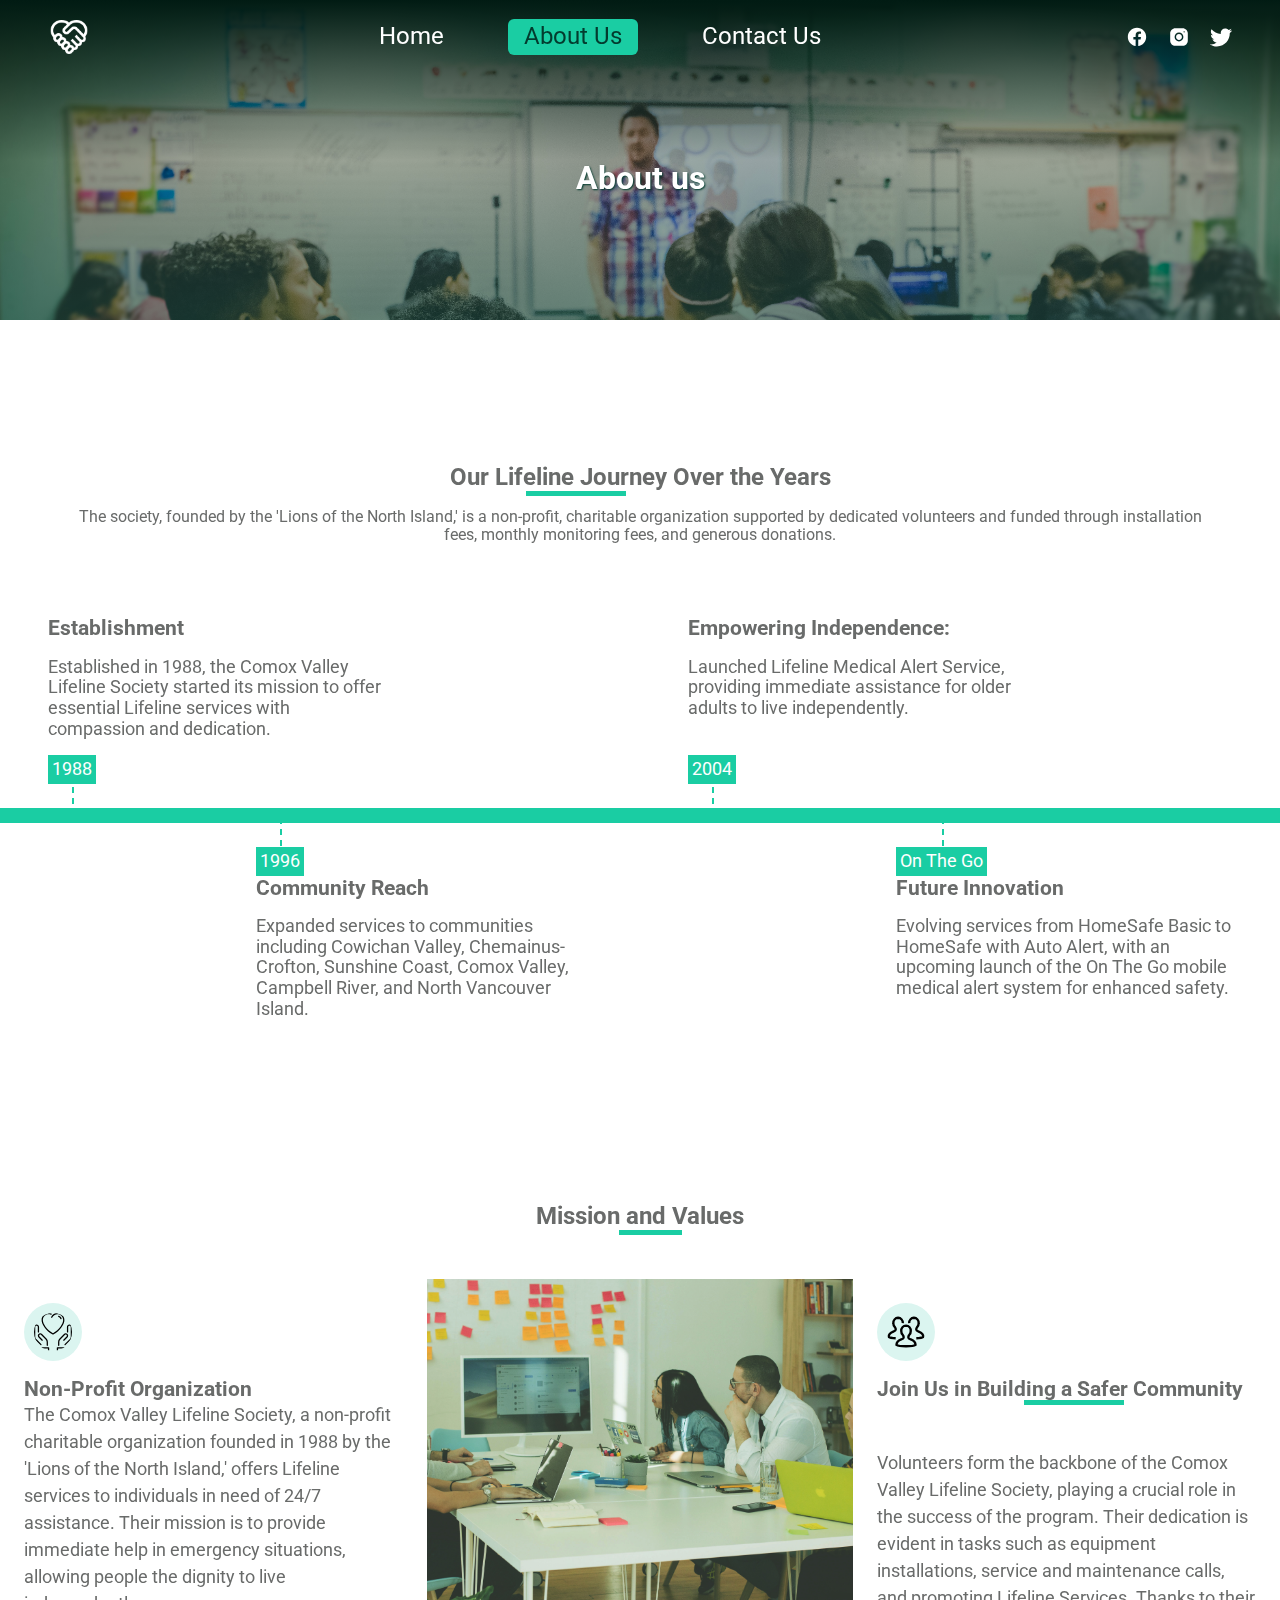
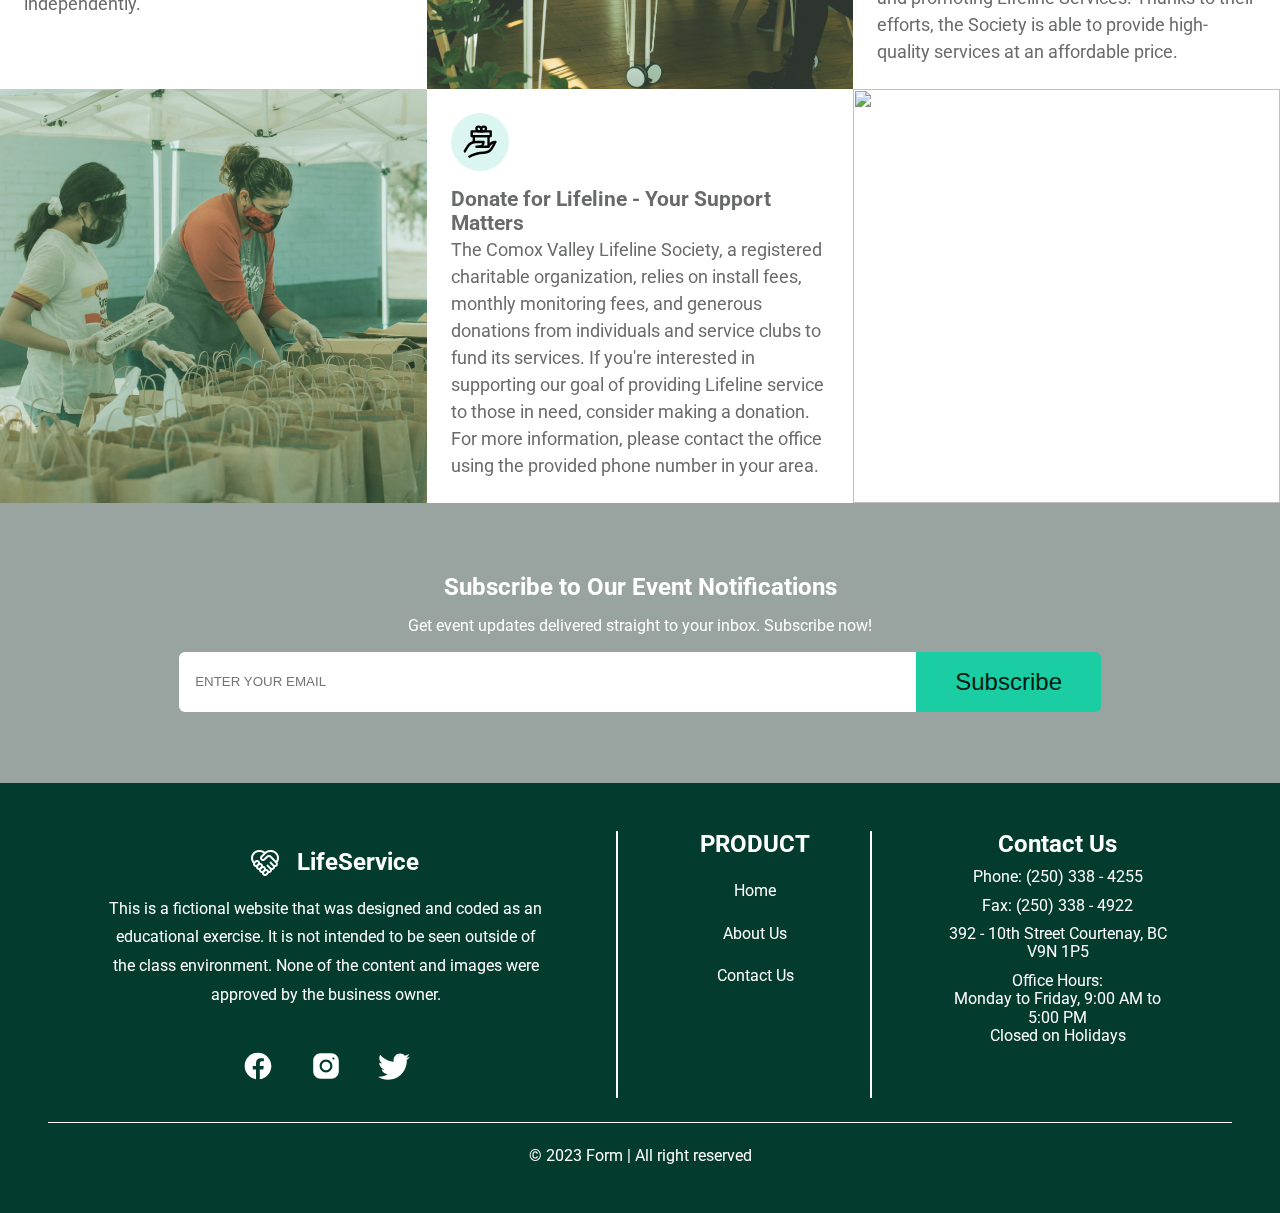
==== commit e3e52cc5: "[add] Subscribe section to every. page 、history section on about-us page" ====
--- a/about-us.html
+++ b/about-us.html
@@ -4,7 +4,7 @@
 		<meta charset="UTF-8" />
 		<meta name="viewport" content="width=device-width, initial-scale=1.0" />
 		<title>Lifeline Service | About us</title>
-		<!-- generated by chatGPT -->
+		<!-- Written by ChatGPT  -->
 		<meta name="description" content="Learn more about Comox Valley Lifeline Society, a non-profit organization established in 1988 by the 'Lions of the North Island' to provide 24/7 Lifeline services for individuals seeking immediate assistance." />
 		<meta name="keywords" content="Comox Valley Lifeline, about us, non-profit, Lifeline services" />
 		<meta name="author" content="Comox Valley Lifeline Society" />
@@ -36,6 +36,7 @@
 						<li><a href="contact-us.html">Contact Us</a></li>
 					</ul>
 				</nav>
+
 				<div class="social-media">
 					<img src="assets/facebook.svg" />
 					<img src="assets/instagram.svg" />
@@ -51,42 +52,85 @@
 		</section>
 
 		<main>
-			<ul>
-				<li>
-					<img class="icon" src="assets/charitable.svg" />
-					<h2>Non-Profit Organization</h2>
-					<p>
-						The Comox Valley Lifeline Society, a non-profit charitable organization founded in 1988 by the 'Lions of the North Island,' offers Lifeline services to individuals in need of 24/7 assistance. Their mission is to provide immediate help in emergency situations, allowing people the dignity
-						to live independently.
-					</p>
-				</li>
-				<li>
-					<img src="assets/meeting.jpg" />
-				</li>
-				<li>
-					<img class="icon" src="assets/team.svg" />
-					<h2>Join Us in Building a Safer Community</h2>
-					<p>
-						Volunteers form the backbone of the Comox Valley Lifeline Society, playing a crucial role in the success of the program. Their dedication is evident in tasks such as equipment installations, service and maintenance calls, and promoting Lifeline Services. Thanks to their efforts, the
-						Society is able to provide high-quality services at an affordable price.
-					</p>
-				</li>
-				<li>
-					<img src="assets/supplies.jpg" />
-				</li>
-				<li>
-					<img class="icon" src="assets/gift.svg" />
-					<!-- title generated by chatGPT -->
-					<h2>Donate for Lifeline - Your Support Matters</h2>
-					<p>
-						The Comox Valley Lifeline Society, a registered charitable organization, relies on install fees, monthly monitoring fees, and generous donations from individuals and service clubs to fund its services. If you're interested in supporting our goal of providing Lifeline service to those in
-						need, consider making a donation. For more information, please contact the office using the provided phone number in your area.
-					</p>
-				</li>
-				<li>
-					<img src="assets/play_cheer.jpg" />
-				</li>
-			</ul>
+			<section class="history">
+				<!-- Written by ChatGPT -->
+				<h2 class="title bottom-line">Our Lifeline Journey Over the Years</h2>
+				<p class="description">The society, founded by the 'Lions of the North Island,' is a non-profit, charitable organization supported by dedicated volunteers and funded through installation fees, monthly monitoring fees, and generous donations.</p>
+				<!-- Written by ChatGPT -->
+				<div class="content">
+					<ul>
+						<li>
+							<span class="tag-year">1988</span>
+							<h3>Establishment</h3>
+							<p>Established in 1988, the Comox Valley Lifeline Society started its mission to offer essential Lifeline services with compassion and dedication.</p>
+						</li>
+						<li>
+							<span class="tag-year">1996</span>
+							<h3>Community Reach</h3>
+
+							<p>Expanded services to communities including Cowichan Valley, Chemainus-Crofton, Sunshine Coast, Comox Valley, Campbell River, and North Vancouver Island.</p>
+						</li>
+						<li>
+							<span class="tag-year">2004</span>
+							<h3>Empowering Independence:</h3>
+							<p>Launched Lifeline Medical Alert Service, providing immediate assistance for older adults to live independently.</p>
+						</li>
+						<li>
+							<span class="tag-year">On The Go</span>
+							<h3>Future Innovation</h3>
+							<p>Evolving services from HomeSafe Basic to HomeSafe with Auto Alert, with an upcoming launch of the On The Go mobile medical alert system for enhanced safety.</p>
+						</li>
+					</ul>
+				</div>
+			</section>
+			<section class="intro">
+				<h2 class="title bottom-line">Mission and Values</h2>
+				<ul>
+					<li>
+						<img class="icon" src="assets/charitable.svg" />
+						<h3>Non-Profit Organization</h3>
+						<p>
+							The Comox Valley Lifeline Society, a non-profit charitable organization founded in 1988 by the 'Lions of the North Island,' offers Lifeline services to individuals in need of 24/7 assistance. Their mission is to provide immediate help in emergency situations, allowing people the
+							dignity to live independently.
+						</p>
+					</li>
+					<li>
+						<img src="assets/meeting.jpg" />
+					</li>
+					<li>
+						<img class="icon" src="assets/team.svg" />
+						<h3 class="bottom-line">Join Us in Building a Safer Community</h3>
+						<p>
+							Volunteers form the backbone of the Comox Valley Lifeline Society, playing a crucial role in the success of the program. Their dedication is evident in tasks such as equipment installations, service and maintenance calls, and promoting Lifeline Services. Thanks to their efforts, the
+							Society is able to provide high-quality services at an affordable price.
+						</p>
+					</li>
+					<li>
+						<img src="assets/supplies.jpg" />
+					</li>
+					<li>
+						<img class="icon" src="assets/gift.svg" />
+						<!-- title Written by ChatGPT  -->
+						<h3>Donate for Lifeline - Your Support Matters</h3>
+						<p>
+							The Comox Valley Lifeline Society, a registered charitable organization, relies on install fees, monthly monitoring fees, and generous donations from individuals and service clubs to fund its services. If you're interested in supporting our goal of providing Lifeline service to those
+							in need, consider making a donation. For more information, please contact the office using the provided phone number in your area.
+						</p>
+					</li>
+					<li>
+						<img src="assets/play_cheer.jpg" />
+					</li>
+				</ul>
+			</section>
+
+			<section class="subscribe">
+				<h2 class="title">Subscribe to Our Event Notifications</h2>
+				<p>Get event updates delivered straight to your inbox. Subscribe now!</p>
+				<form action="#">
+					<input type="email" placeholder="ENTER YOUR EMAIL" />
+					<button type="submit">Subscribe</button>
+				</form>
+			</section>
 		</main>
 
 		<footer>
--- a/style.css
+++ b/style.css
@@ -68,6 +68,11 @@
   resize: none;
 }
 
+input,
+button {
+  border: none;
+}
+
 img {
   display: inline-block;
   max-width: 100%;
@@ -105,7 +110,7 @@
 }
 
 .content {
-  color: #2c2e2d;
+  color: #696b6a;
   font-size: var(--text-body);
 }
 
@@ -227,12 +232,17 @@
 }
 .modal_content {
   margin-left: auto;
-  width: 90vw;
+  width: 80vw;
   height: 100%;
   padding: 2.4rem 4.8rem;
   background-color: rgb(3, 59, 46);
   transition: 0.3s ease-in-out;
   transform: translateX(100%);
+}
+@media only screen and (min-width: 768px) {
+  .modal_content {
+    width: 60vw;
+  }
 }
 .modal_content_top {
   display: flex;
@@ -363,6 +373,86 @@
   transform: translate(-50%);
   color: #fff;
   font-size: 3.2rem;
+}
+
+/*---- subscribe ----*/
+.subscribe {
+  display: flex;
+  justify-content: center;
+  align-items: center;
+  flex-direction: column;
+  position: relative;
+  padding: 2.4rem;
+  width: 100%;
+  height: 320px;
+  background: url(assets/group-event.jpg) no-repeat center top;
+  background-size: cover;
+  text-align: center;
+}
+@media only screen and (min-width: 768px) {
+  .subscribe {
+    padding: 4.8rem;
+    height: 280px;
+  }
+}
+.subscribe::after {
+  content: "";
+  position: absolute;
+  inset: 0;
+  width: 100%;
+  height: 100%;
+  background: rgba(1, 27, 19, 0.4);
+}
+.subscribe .title,
+.subscribe p,
+.subscribe form {
+  color: #fff;
+  z-index: 2;
+  position: relative;
+}
+.subscribe p {
+  margin: 1.6rem 0;
+}
+
+.subscribe form {
+  margin: 0 auto;
+  display: flex;
+  justify-content: center;
+  align-items: center;
+  flex-direction: column;
+  width: var(--max-width);
+}
+.subscribe form input,
+.subscribe form button {
+  width: 100%;
+  height: 100%;
+  padding: 1.6rem;
+  border-radius: 6px;
+}
+.subscribe form button {
+  margin-top: 2.4rem;
+  font-size: var(--text-h4);
+  color: #011b13;
+  background: #1acda3;
+}
+@media only screen and (min-width: 768px) {
+  .subscribe form {
+    padding: 0 7.2rem;
+    flex-direction: row;
+  }
+  .subscribe form input,
+  .subscribe form button {
+    width: unset;
+  }
+  .subscribe form button {
+    margin-top: 0;
+    width: min(200px, 20%);
+    border-radius: 0 6px 6px 0;
+  }
+  .subscribe form input {
+    flex: 1;
+    border-radius: 6px 0 0 6px;
+  }
 }
 
 /*----- footer -----*/
@@ -398,7 +488,11 @@
 footer .contact-info {
   gap: 1rem;
   justify-content: flex-start;
-  padding-left: 4.8rem;
+}
+@media only screen and (min-width: 768px) {
+  footer .contact-info {
+    padding-left: 4.8rem;
+  }
 }
 footer .info-wrapper nav,
 footer .info-wrapper .contact-info {
@@ -993,85 +1087,202 @@
 }
 
 /*=== About us page ===*/
-.about-us main ul {
+/*------ history -----*/
+.about-us .history {
+  padding-top: 14.4rem;
+}
+.about-us .history h2,
+.about-us .history .description {
+  display: block;
+  width: var(--max-width);
+  margin: 0 auto;
+  text-align: center;
+}
+.about-us .history .description {
+  padding-top: 1.6rem;
+  padding-bottom: 4.8rem;
+}
+.about-us .history li {
+  position: relative;
+  margin-left: 7.2rem;
+  padding: 1.6rem 2.4rem;
+  border-left: 2px solid #1acda3;
+}
+.about-us .history .tag-year {
+  position: absolute;
+  display: inline-block;
+  left: -5.76rem;
+  padding: 0.4rem;
+  width: 44px;
+  min-height: 23px;
+  color: #fff;
+  background: #1acda3;
+}
+.about-us .history .tag-year::after {
+  content: "";
+  z-index: -1;
+  position: absolute;
+  top: calc(50% - 5px);
+  left: 44px;
+  display: block;
+  width: 34px;
+  height: 2px;
+  border-top: 2px dashed #1acda3;
+}
+
+@media only screen and (min-width: 768px) {
+  .about-us .history ul {
+    display: flex;
+    flex-wrap: wrap;
+    color: #696b6a;
+  }
+  .about-us .history ul li {
+    flex: 1;
+    min-width: 50%;
+    margin: 0;
+    padding: 2.4rem 4.8rem;
+    border-left: 0;
+  }
+  .about-us .history ul li p {
+    flex: 1;
+    padding: 1.6rem 0;
+  }
+  .about-us .history ul li .tag-year {
+    position: relative;
+    left: unset;
+    width: -moz-fit-content;
+    width: fit-content;
+  }
+  .about-us .history ul li .tag-year::after {
+    width: 2px;
+    height: 37px;
+    border-left: 2px dashed #1acda3;
+    bottom: -100%;
+    left: 50%;
+  }
+  .about-us .history ul li:nth-child(even) {
+    display: flex;
+    flex-direction: column;
+    border-top: 15px solid #1acda3;
+    padding-left: 20%;
+  }
+  .about-us .history ul li:nth-child(odd) {
+    padding-right: 20%;
+  }
+  .about-us .history ul li:nth-child(2) {
+    order: 3;
+  }
+  .about-us .history ul li:nth-child(3) {
+    order: 2;
+  }
+  .about-us .history ul li:nth-child(4) {
+    order: 4;
+  }
+}
+
+@media only screen and (min-width: 768px) {
+  .about-us .history li:nth-child(even) .tag-year::after {
+    top: -100%;
+    bottom: unset;
+  }
+  .about-us .history li:nth-child(odd) {
+    display: flex;
+    flex-direction: column;
+  }
+  .about-us .history li:nth-child(odd) .tag-year {
+    order: 2;
+  }
+  .about-us .history li .tag-year::after {
+    border-left: 2px dashed #1acda3;
+    left: 50%;
+  }
+}
+
+/*----- intro -----*/
+.about-us .intro {
+  text-align: center;
+}
+.about-us .intro .title {
+  padding-top: 14.4rem;
+}
+
+.about-us .intro ul {
   position: relative;
   display: grid;
   grid-template-columns: 100%;
   grid-template-areas: "text1" "text3" "text5";
-  padding-bottom: 7.2rem;
-}
-@media only screen and (min-width: 768px) {
-  .about-us main ul {
-    padding-top: 7.2rem;
+}
+@media only screen and (min-width: 768px) {
+  .about-us .intro ul {
     grid-template-columns: repeat(2, 1fr);
     grid-template-areas: "text1 image2" "image4 text3" "text5 image6";
   }
 }
 @media only screen and (min-width: 1200px) {
-  .about-us main ul {
+  .about-us .intro ul {
     grid-template-columns: repeat(3, 1fr);
     grid-template-areas: "text1 image2 text3" "image4 text5 image6";
   }
-  .about-us main ul li {
+  .about-us .intro ul li {
     text-align: left;
   }
 }
-.about-us main ul img:not(.icon) {
+.about-us .intro ul img:not(.icon) {
   width: 100%;
   height: 100%;
 }
 
-.about-us main ul h2 {
+.about-us .intro ul h2 {
   margin-bottom: 2.4rem;
   font-size: var(--text-h3);
 }
-.about-us main ul p {
+.about-us .intro ul p {
   line-height: 1.5;
 }
-.about-us main ul li {
+.about-us .intro ul li {
   text-align: center;
   background: #fff;
   font-size: var(--text-body);
   color: #696b6a;
 }
-.about-us main ul li:nth-child(1) {
+.about-us .intro ul li:nth-child(1) {
   grid-area: text1;
 }
-.about-us main ul li:nth-child(2) {
+.about-us .intro ul li:nth-child(2) {
   grid-area: image2;
 }
-.about-us main ul li:nth-child(3) {
+.about-us .intro ul li:nth-child(3) {
   grid-area: text3;
 }
-.about-us main ul li:nth-child(4) {
+.about-us .intro ul li:nth-child(4) {
   grid-area: image4;
 }
-.about-us main ul li:nth-child(5) {
+.about-us .intro ul li:nth-child(5) {
   grid-area: text5;
 }
-.about-us main ul li:nth-child(6) {
+.about-us .intro ul li:nth-child(6) {
   grid-area: image6;
 }
-.about-us main ul li:nth-child(odd) {
+.about-us .intro ul li:nth-child(odd) {
   padding: 2.4rem;
 }
-.about-us main ul li:nth-child(3) {
+.about-us .intro ul li:nth-child(3) {
   background: #3d625f;
   color: #fff;
 }
 @media only screen and (min-width: 768px) {
-  .about-us main ul li {
+  .about-us .intro ul li {
     text-align: left;
   }
-  .about-us main ul li, .about-us main ul li:nth-child(3) {
+  .about-us .intro ul li, .about-us .intro ul li:nth-child(3) {
     background: #fff;
     color: #696b6a;
   }
-  .about-us main ul li:nth-child(even) {
+  .about-us .intro ul li:nth-child(even) {
     display: block;
   }
 }
-.about-us main ul li .icon {
+.about-us .intro ul li .icon {
   margin-bottom: 1.6rem;
   width: 5.8rem;
   background: #dbf5f0;
@@ -1183,29 +1394,29 @@
   }
 }
 
-.contact-us form {
+.contact-us .form-wrapper form {
   margin-top: 2.4rem;
   padding: 4.8rem 1.6rem;
   width: 100%;
 }
 @media only screen and (min-width: 768px) {
-  .contact-us form {
+  .contact-us .form-wrapper form {
     margin-top: 0;
     padding: 1.6rem 4.8rem;
   }
 }
-.contact-us form h2 {
+.contact-us .form-wrapper form h2 {
   color: #1acda3;
   text-align: center;
 }
-.contact-us form label,
-.contact-us form input,
-.contact-us form button {
+.contact-us .form-wrapper form label,
+.contact-us .form-wrapper form input,
+.contact-us .form-wrapper form button {
   display: block;
   width: 100%;
 }
-.contact-us form input,
-.contact-us form textarea {
+.contact-us .form-wrapper form input,
+.contact-us .form-wrapper form textarea {
   padding: 1.6rem 2.4rem;
   background-color: rgba(255, 255, 255, 0.8);
   font-size: var(--text-body);
@@ -1213,42 +1424,22 @@
   border: 1px solid transparent;
   transition: border 0.4s ease-out;
 }
-.contact-us form input:focus,
-.contact-us form textarea:focus {
+.contact-us .form-wrapper form input:focus,
+.contact-us .form-wrapper form textarea:focus {
   border-color: #208c73;
   box-shadow: 0 0 8px rgba(26, 205, 163, 0.5);
 }
 @media only screen and (min-width: 768px) {
-  .contact-us form input,
-  .contact-us form textarea {
+  .contact-us .form-wrapper form input,
+  .contact-us .form-wrapper form textarea {
     background-color: rgba(26, 205, 163, 0.1);
   }
 }
-.contact-us form label {
+.contact-us .form-wrapper form label {
   margin-top: 2.4rem;
   margin-bottom: 1.6rem;
 }
-.contact-us form textarea {
-  width: 100%;
-  min-height: 150px;
-}
-
-.contact-us .form-container .mask {
-  z-index: 2;
-  display: none;
-  position: absolute;
-  left: -8rem;
-  width: 8rem;
-  height: 100%;
-  background: linear-gradient(to bottom right, transparent 49.5%, #fff 50%);
-}
-@media only screen and (min-width: 1200px) {
-  .contact-us .form-container .mask {
-    display: block;
-  }
-}
-
-.contact-us form button {
+.contact-us .form-wrapper form button {
   outline: 0;
   border: 0;
   margin: 4.8rem 0;
@@ -1258,5 +1449,24 @@
   background: #1acda3;
   border-radius: 6px;
 }
+.contact-us .form-wrapper form textarea {
+  width: 100%;
+  min-height: 150px;
+}
+
+.contact-us .form-container .mask {
+  z-index: 2;
+  display: none;
+  position: absolute;
+  left: -8rem;
+  width: 8rem;
+  height: 100%;
+  background: linear-gradient(to bottom right, transparent 49.5%, #fff 50%);
+}
+@media only screen and (min-width: 1200px) {
+  .contact-us .form-container .mask {
+    display: block;
+  }
+}
 
 /* Medium devices (vertical ipads, 768px and up) *//*# sourceMappingURL=style.css.map */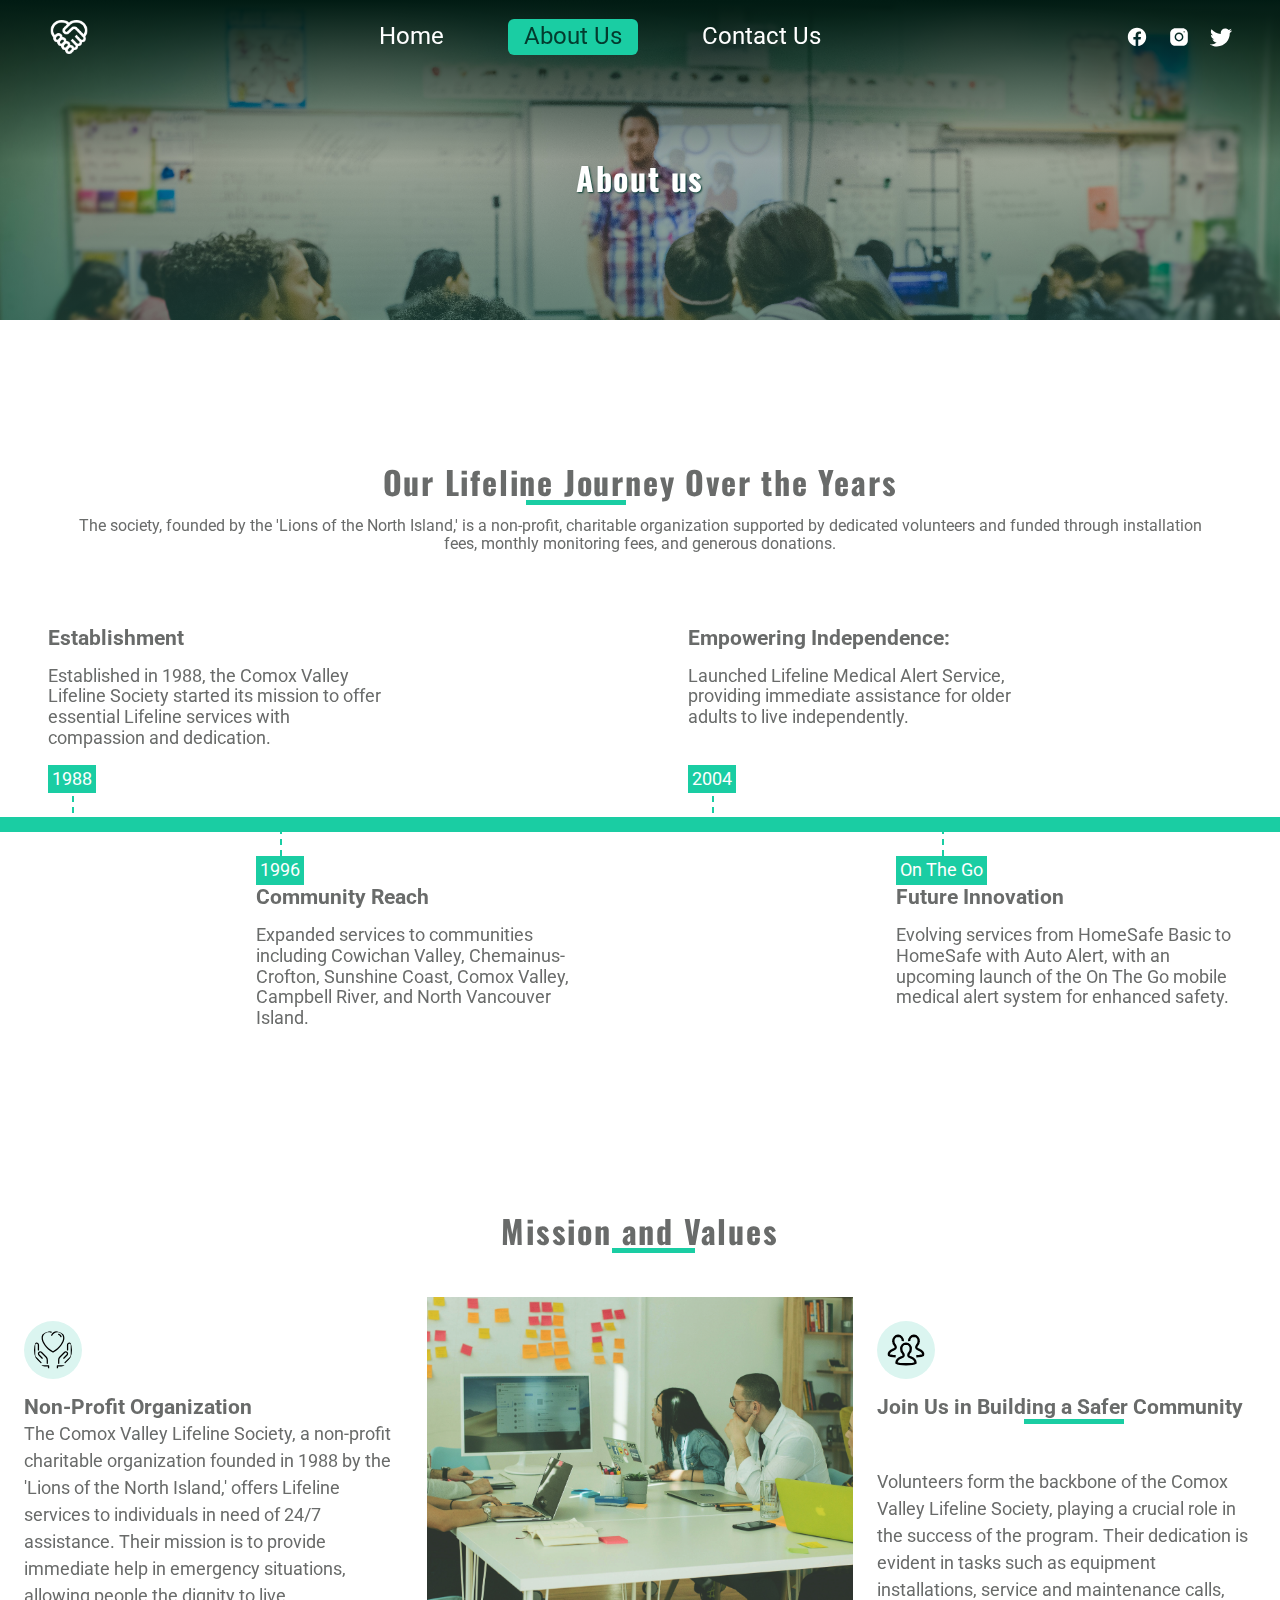
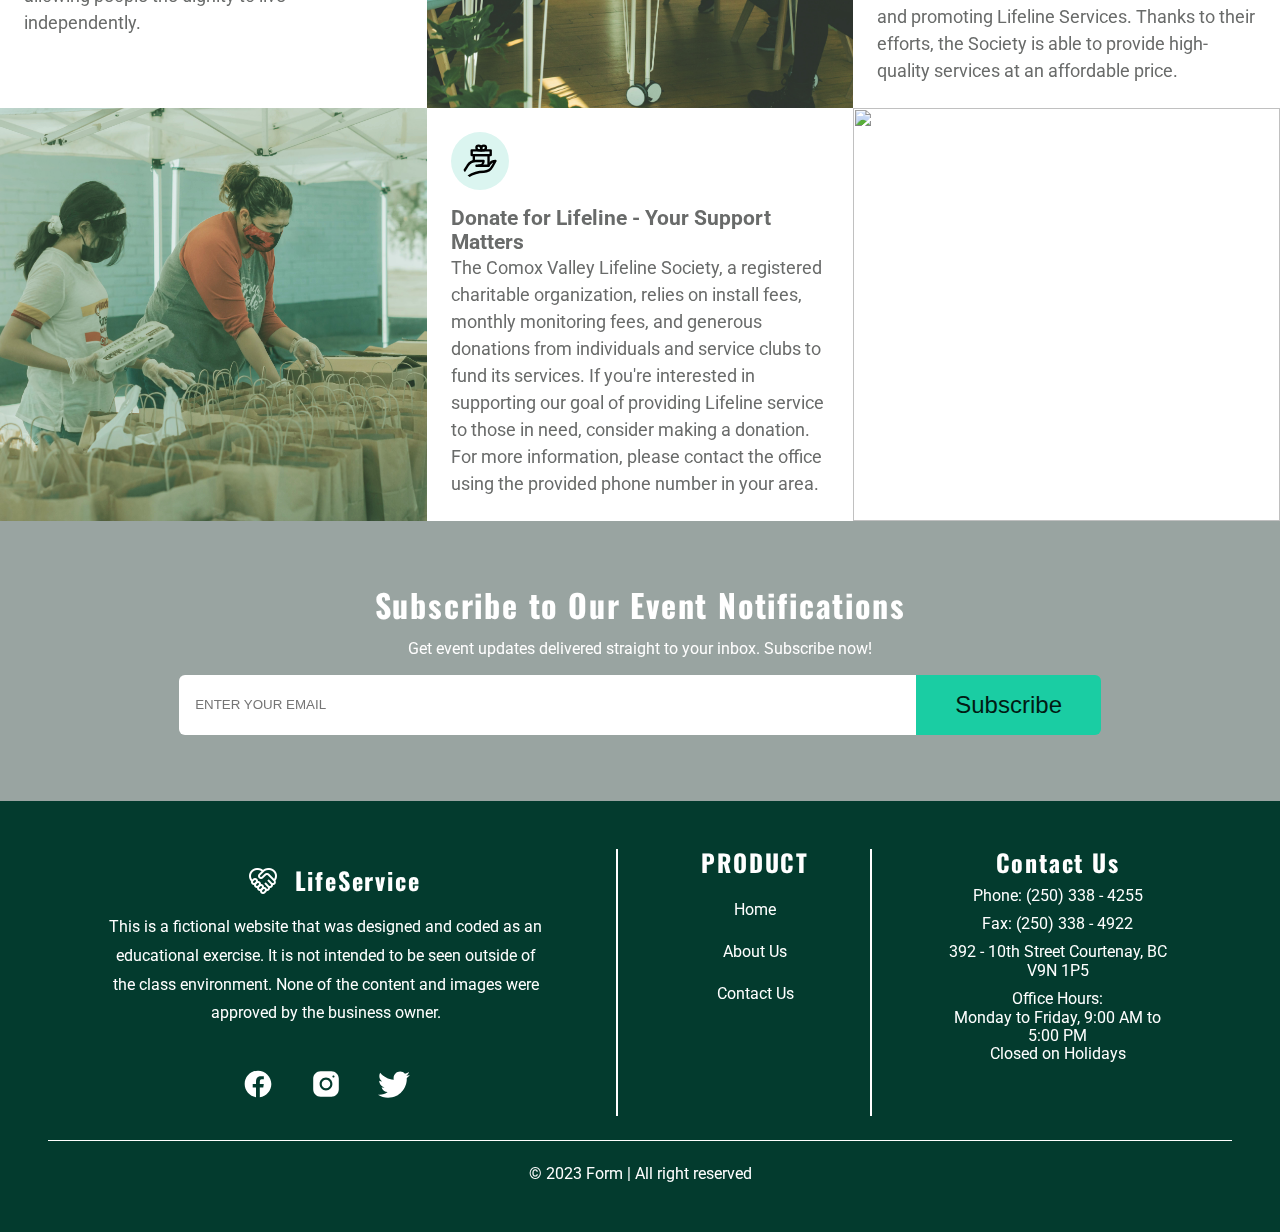
==== commit 0368866f: "[add] open graph tags" ====
--- a/about-us.html
+++ b/about-us.html
@@ -8,6 +8,12 @@
 		<meta name="description" content="Learn more about Comox Valley Lifeline Society, a non-profit organization established in 1988 by the 'Lions of the North Island' to provide 24/7 Lifeline services for individuals seeking immediate assistance." />
 		<meta name="keywords" content="Comox Valley Lifeline, about us, non-profit, Lifeline services" />
 		<meta name="author" content="Comox Valley Lifeline Society" />
+		<!-- Open Graph -->
+		<meta property="og:type" content="article" />
+		<meta property="og:title" content="About Us - Comox Valley Lifeline Society" />
+		<meta property="og:description" content="Learn more about the Comox Valley Lifeline Society, a non-profit organization providing essential Lifeline services to individuals 24/7." />
+		<meta property="og:image" content="https://img.onl/7kACIO" />
+
 		<!-- google fonts -->
 		<link href="https://fonts.googleapis.com/icon?family=Material+Icons" rel="stylesheet" />
 		<link href="https://fonts.googleapis.com/css2?family=Material+Symbols+Outlined:wght@100" rel="stylesheet" />
--- a/style.css
+++ b/style.css
@@ -109,6 +109,12 @@
   background: #1acda3;
 }
 
+.title {
+  letter-spacing: 1.8px;
+  font-size: var(--text-h2);
+  font-family: "Oswald", sans-serif;
+}
+
 .content {
   color: #696b6a;
   font-size: var(--text-body);
@@ -1335,7 +1341,6 @@
   padding-bottom: 1.6rem;
 }
 .contact-us .info .content table {
-  font-family: arial, sans-serif;
   border-collapse: collapse;
   width: 100%;
 }
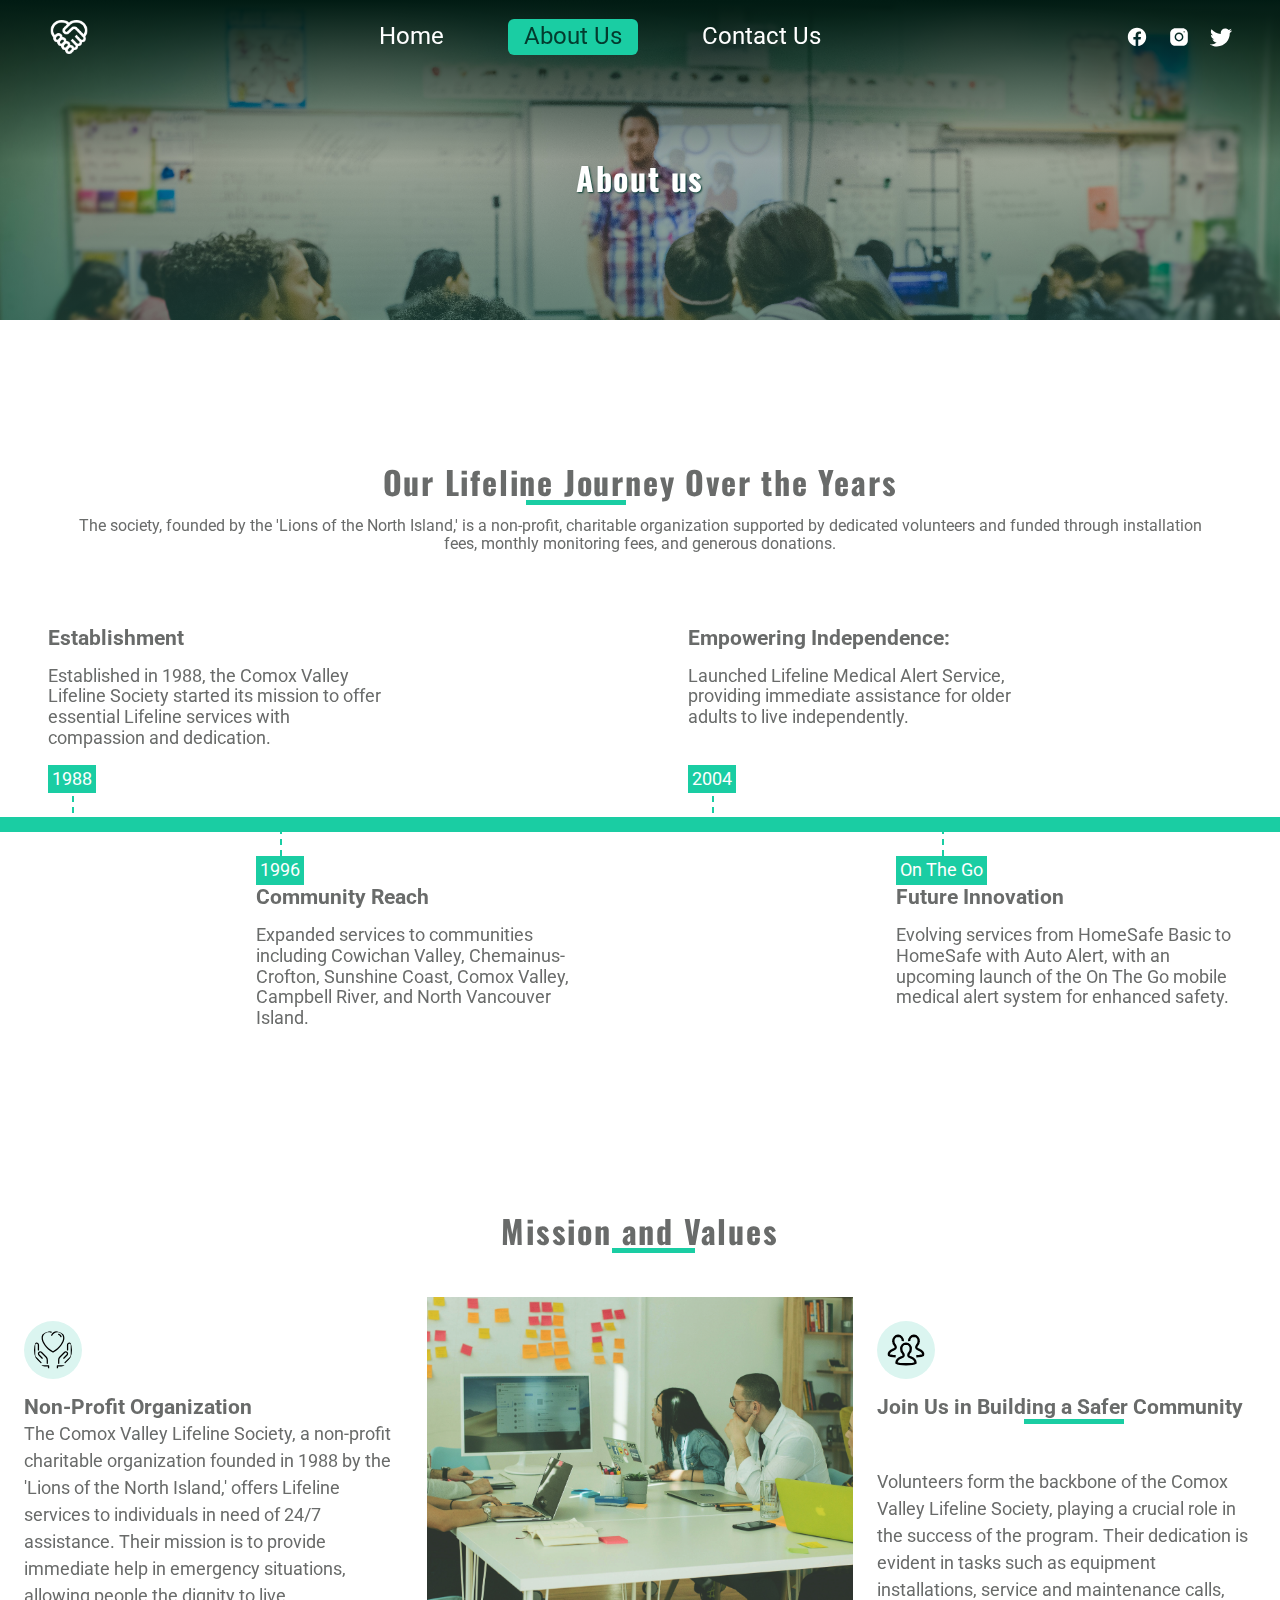
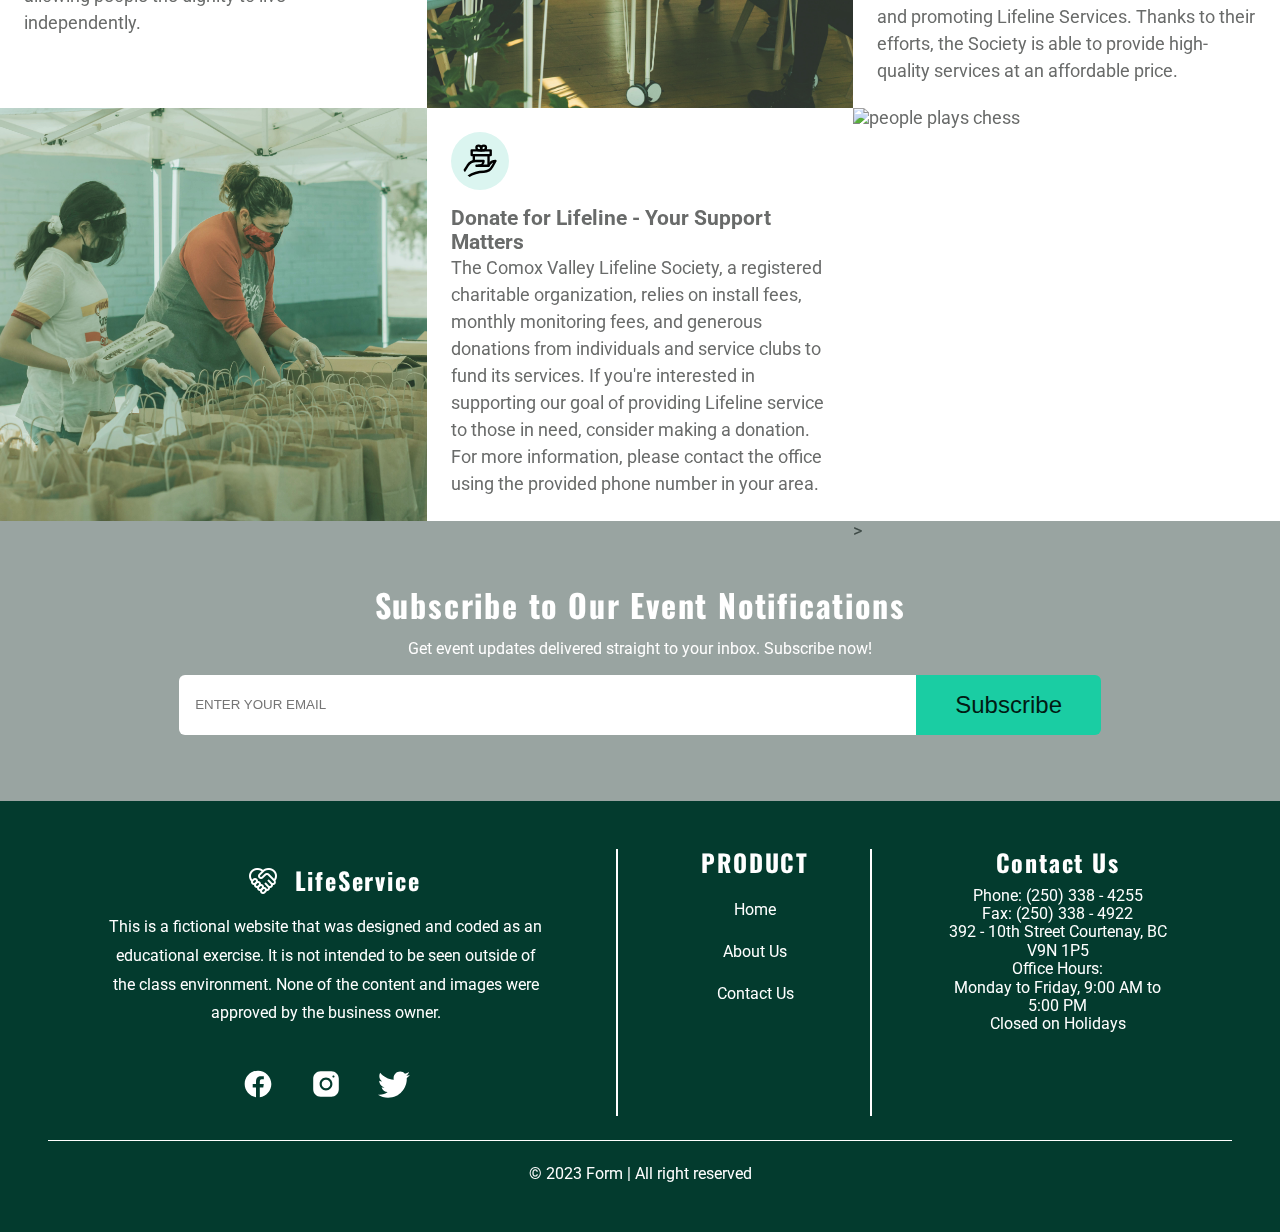
==== commit f87ab536: "[delete] remove no effect trailing slash 、<br/> element [modify] move script tag within body tag、fil" ====
--- a/about-us.html
+++ b/about-us.html
@@ -1,36 +1,39 @@
 <!DOCTYPE html>
 <html lang="en">
 	<head>
-		<meta charset="UTF-8" />
-		<meta name="viewport" content="width=device-width, initial-scale=1.0" />
+		<meta charset="UTF-8">
+		<meta name="viewport" content="width=device-width, initial-scale=1.0">
 		<title>Lifeline Service | About us</title>
 		<!-- Written by ChatGPT  -->
-		<meta name="description" content="Learn more about Comox Valley Lifeline Society, a non-profit organization established in 1988 by the 'Lions of the North Island' to provide 24/7 Lifeline services for individuals seeking immediate assistance." />
-		<meta name="keywords" content="Comox Valley Lifeline, about us, non-profit, Lifeline services" />
-		<meta name="author" content="Comox Valley Lifeline Society" />
+		<meta name="description" content="Learn more about Comox Valley Lifeline Society, a non-profit organization established in 1988 by the 'Lions of the North Island' to provide 24/7 Lifeline services for individuals seeking immediate assistance.">
+		<meta name="keywords" content="Comox Valley Lifeline, about us, non-profit, Lifeline services">
+		<meta name="author" content="Comox Valley Lifeline Society">
+
 		<!-- Open Graph -->
-		<meta property="og:type" content="article" />
-		<meta property="og:title" content="About Us - Comox Valley Lifeline Society" />
-		<meta property="og:description" content="Learn more about the Comox Valley Lifeline Society, a non-profit organization providing essential Lifeline services to individuals 24/7." />
-		<meta property="og:image" content="https://img.onl/7kACIO" />
+		<meta property="og:type" content="article">
+		<meta property="og:title" content="About Us - Comox Valley Lifeline Society">
+		<meta property="og:description" content="Learn more about the Comox Valley Lifeline Society, a non-profit organization providing essential Lifeline services to individuals 24/7.">
+		<meta property="og:image" content="https://img.onl/7kACIO">
 
 		<!-- google fonts -->
-		<link href="https://fonts.googleapis.com/icon?family=Material+Icons" rel="stylesheet" />
-		<link href="https://fonts.googleapis.com/css2?family=Material+Symbols+Outlined:wght@100" rel="stylesheet" />
-		<link href="https://fonts.googleapis.com/css2?family=Oswald:wght@400;600&family=Roboto:wght@400;500&display=swap" rel="stylesheet" />
+		<link href="https://fonts.googleapis.com/icon?family=Material+Icons" rel="stylesheet">
+		<link href="https://fonts.googleapis.com/css2?family=Material+Symbols+Outlined:wght@100" rel="stylesheet">
+		<link href="https://fonts.googleapis.com/css2?family=Oswald:wght@400;600&family=Roboto:wght@400;500&display=swap" rel="stylesheet">
+
 		<!-- favicons generated by https://favicon.io -->
-		<link rel="apple-touch-icon" sizes="180x180" href="/assets/favicon/apple-touch-icon.png" />
-		<link rel="icon" type="image/png" sizes="32x32" href="/assets/favicon/favicon-32x32.png" />
-		<link rel="icon" type="image/png" sizes="16x16" href="/assets/favicon/favicon-16x16.png" />
-		<link rel="manifest" href="/assets/favicon/site.webmanifest" />
+		<link rel="shortcut icon" href="assets/favicon/favicon.ico" type="image/x-icon" >
+		<link rel="apple-touch-icon" sizes="180x180" href="/assets/favicon/apple-touch-icon.png">
+		<link rel="icon" type="image/png" sizes="32x32" href="/assets/favicon/favicon-32x32.png">
+		<link rel="icon" type="image/png" sizes="16x16" href="/assets/favicon/favicon-16x16.png">
+		<link rel="manifest" href="/assets/favicon/site.webmanifest">
 		<!-- style sheet -->
-		<link rel="stylesheet" href="style.css" />
+		<link rel="stylesheet" href="style.css">
 	</head>
 
 	<body class="about-us">
 		<section class="hero-wrapper">
 			<header>
-				<img class="logo" src="assets/logo-white.png" alt="handshake-heart" />
+				<img class="logo" src="assets/logo-white.png" alt="handshake-heart, Lifeline logo">
 
 				<a class="icon-menu">
 					<span class="icon material-symbols-outlined">menu</span>
@@ -44,15 +47,21 @@
 				</nav>
 
 				<div class="social-media">
-					<img src="assets/facebook.svg" />
-					<img src="assets/instagram.svg" />
-					<img src="assets/twitter.svg" />
+					<a href="#">
+						<img src="assets/facebook.svg" alt="Lifeline facebook">
+					</a>
+					<a href="#">
+						<img src="assets/instagram.svg" alt="Lifeline instagram">
+					</a>
+					<a href="#">
+						<img src="assets/twitter.svg" alt="Lifeline twitter">
+					</a>
 				</div>
 			</header>
 
 			<div class="hero">
 				<div class="mask"></div>
-				<img src="assets/discussion.jpg" />
+				<img src="assets/discussion.jpg" alt="people in a meeting">
 				<h1 class="title">About us</h1>
 			</div>
 		</section>
@@ -93,7 +102,7 @@
 				<h2 class="title bottom-line">Mission and Values</h2>
 				<ul>
 					<li>
-						<img class="icon" src="assets/charitable.svg" />
+						<img class="icon" src="assets/charitable.svg" alt="icon,charitable" >
 						<h3>Non-Profit Organization</h3>
 						<p>
 							The Comox Valley Lifeline Society, a non-profit charitable organization founded in 1988 by the 'Lions of the North Island,' offers Lifeline services to individuals in need of 24/7 assistance. Their mission is to provide immediate help in emergency situations, allowing people the
@@ -101,10 +110,10 @@
 						</p>
 					</li>
 					<li>
-						<img src="assets/meeting.jpg" />
-					</li>
-					<li>
-						<img class="icon" src="assets/team.svg" />
+						<img src="assets/meeting.jpg" alt="icon,group">
+					</li>
+					<li>
+						<img class="icon" src="assets/team.svg" alt="icon,team">
 						<h3 class="bottom-line">Join Us in Building a Safer Community</h3>
 						<p>
 							Volunteers form the backbone of the Comox Valley Lifeline Society, playing a crucial role in the success of the program. Their dedication is evident in tasks such as equipment installations, service and maintenance calls, and promoting Lifeline Services. Thanks to their efforts, the
@@ -112,10 +121,10 @@
 						</p>
 					</li>
 					<li>
-						<img src="assets/supplies.jpg" />
-					</li>
-					<li>
-						<img class="icon" src="assets/gift.svg" />
+						<img src="assets/supplies.jpg" alt="supplies">
+					</li>
+					<li>
+						<img class="icon" src="assets/gift.svg" alt="icon,gift">
 						<!-- title Written by ChatGPT  -->
 						<h3>Donate for Lifeline - Your Support Matters</h3>
 						<p>
@@ -124,7 +133,9 @@
 						</p>
 					</li>
 					<li>
-						<img src="assets/play_cheer.jpg" />
+						<img src="assets/play_chess.jpg"
+						alt="people plays chess">
+						>
 					</li>
 				</ul>
 			</section>
@@ -133,7 +144,7 @@
 				<h2 class="title">Subscribe to Our Event Notifications</h2>
 				<p>Get event updates delivered straight to your inbox. Subscribe now!</p>
 				<form action="#">
-					<input type="email" placeholder="ENTER YOUR EMAIL" />
+					<input type="email" placeholder="ENTER YOUR EMAIL">
 					<button type="submit">Subscribe</button>
 				</form>
 			</section>
@@ -143,19 +154,19 @@
 			<section class="footer-wrapper">
 				<div class="content-wrapper">
 					<h2 class="title">
-						<img src="assets/logo-white.png" alt="logo" />
+						<img src="assets/logo-white.png" alt="Lifeline white logo">
 						LifeService
 					</h2>
 					<p>This is a fictional website that was designed and coded as an educational exercise. It is not intended to be seen outside of the class environment. None of the content and images were approved by the business owner.</p>
 					<div class="social-media">
 						<a href="#">
-							<img src="assets/facebook.svg" />
+							<img src="assets/facebook.svg" alt="Lifeline facebook">
 						</a>
 						<a href="#">
-							<img src="assets/instagram.svg" />
+							<img src="assets/instagram.svg" alt="Lifeline instagram">
 						</a>
 						<a href="#">
-							<img src="assets/twitter.svg" />
+							<img src="assets/twitter.svg" alt="Lifeline twitter">
 						</a>
 					</div>
 				</div>
@@ -164,26 +175,29 @@
 					<nav>
 						<h3 class="title">PRODUCT</h3>
 						<ul>
-							<li><a href="/">Home</a></li>
+							<li><a href="index.html">Home</a></li>
 							<li><a href="about-us.html">About Us</a></li>
 							<li><a href="contact-us.html">Contact Us</a></li>
 						</ul>
 					</nav>
-
-					<address class="contact-info">
-						<h3 class="title">Contact Us</h3>
-
-						<p>Phone: (250) 338 - 4255</p>
-						<p>Fax: (250) 338 - 4922</p>
-
-						<p>392 - 10th Street Courtenay, BC V9N 1P5</p>
-
-						<dl>
-							<dt>Office Hours:</dt>
-							<dd>Monday to Friday, 9:00 AM to 5:00 PM</dd>
-							<dd>Closed on Holidays</dd>
-						</dl>
-					</address>
+          <div class="contact-info">
+            <h3 class="title">Contact Us</h3>
+            <address >
+              
+  
+              <p>Phone: (250) 338 - 4255</p>
+              <p>Fax: (250) 338 - 4922</p>
+  
+              <p>392 - 10th Street Courtenay, BC V9N 1P5</p>
+  
+              <dl>
+                <dt>Office Hours:</dt>
+                <dd>Monday to Friday, 9:00 AM to 5:00 PM</dd>
+                <dd>Closed on Holidays</dd>
+              </dl>
+            </address>
+          </div>
+         
 				</div>
 			</section>
 
@@ -195,40 +209,43 @@
 			<div class="modal_bg"></div>
 			<nav class="modal_content">
 				<div class="modal_content_top">
-					<img class="logo" src="assets/logo-white.svg" />
+					<img class="logo" src="assets/logo-white.svg" alt="Lifeline white logo">
 					<a class="icon-close">
 						<span class="icon material-symbols-outlined"> close </span>
 					</a>
 				</div>
 
 				<ul>
-					<li><a href="/">Home</a></li>
+					<li><a href="index.html">Home</a></li>
 					<li><a class="active-page" href="about-us.html">About Us</a></li>
 					<li><a href="contact-us.html">Contact Us</a></li>
 				</ul>
 
 				<div class="social-media">
-					<a href="#"><img src="assets/facebook.svg" /></a>
-					<a href="#"><img src="assets/instagram.svg" /></a>
-					<a href="#"> <img src="assets/twitter.svg" /></a>
+					<a href="#"><img src="assets/facebook.svg" alt="Lifeline facebook"></a>
+					<a href="#"><img src="assets/instagram.svg" alt="Lifeline instagram"></a>
+					<a href="#"> <img src="assets/twitter.svg" alt="Lifeline twitter"></a>
 				</div>
 			</nav>
 		</div>
+
+		<!-- javascript -->
+		<script>
+			const icon = document.querySelector(".icon-menu");
+			const modal = document.querySelector("#modal");
+			const closeIcon = document.querySelector(".modal .icon-close");
+	
+			icon.addEventListener("click", (e) => {
+				modal.classList.add("show-menu");
+				e.preventDefault();
+			});
+	
+			closeIcon.addEventListener("click", (e) => {
+				modal.classList.remove("show-menu");
+				e.preventDefault();
+			});
+		</script>
 	</body>
 
-	<script>
-		const icon = document.querySelector(".icon-menu");
-		const modal = document.querySelector("#modal");
-		const closeIcon = document.querySelector(".modal .icon-close");
-
-		icon.addEventListener("click", (e) => {
-			modal.classList.add("show-menu");
-			e.preventDefault();
-		});
-
-		closeIcon.addEventListener("click", (e) => {
-			modal.classList.remove("show-menu");
-			e.preventDefault();
-		});
-	</script>
+	
 </html>
--- a/style.css
+++ b/style.css
@@ -323,6 +323,9 @@
   width: min(70%, 450px);
   color: #fff;
 }
+.hero .slogan span {
+  display: block;
+}
 @media only screen and (min-width: 768px) {
   .hero .slogan {
     top: 15%;
@@ -895,16 +898,28 @@
   gap: 2rem;
 }
 .home .feature > ul > li {
-  width: 100%;
   flex-grow: 1;
+  display: flex;
+  flex-direction: column;
+  width: 100%;
   min-width: 90%;
   padding: 2.4rem;
   background: #fff;
   border-radius: 6px;
 }
 .home .feature .button-more {
+  margin: 0 auto;
+  padding: 1.6rem;
+  width: -moz-fit-content;
+  width: fit-content;
   color: #1acda3;
   text-decoration: underline;
+  border-radius: 6px;
+}
+.home .feature .button-more:hover {
+  color: #fff;
+  background: #1acda3;
+  text-decoration: none;
 }
 
 @media only screen and (min-width: 768px) {
@@ -930,6 +945,7 @@
 }
 
 .home .feature .feature-list {
+  flex: 1;
   margin: 0 2.4rem;
   padding-bottom: 2.4rem;
   list-style-type: square;
@@ -937,6 +953,9 @@
   font-size: var(--text-body);
   color: #696b6a;
 }
+.home .feature .feature-list li {
+  list-style: disc;
+}
 @media only screen and (min-width: 768px) {
   .home .feature .feature-list {
     margin: 0 4.8rem;
@@ -944,7 +963,7 @@
 }
 
 /* wave style refer from https://css-generators.com/wavy-shapes/ */
-.home .feature .box {
+.home .feature .wave {
   height: 200px;
   -webkit-mask: radial-gradient(126.18px at 50% calc(100% - 171px), #000 99%, rgba(0, 0, 0, 0) 101%) calc(50% - 120px) 0/240px 100%, radial-gradient(126.18px at 50% calc(100% + 111px), rgba(0, 0, 0, 0) 99%, #000 101%) 50% calc(100% - 60px)/240px 100% repeat-x;
   mask: radial-gradient(126.18px at 50% calc(100% - 171px), #000 99%, rgba(0, 0, 0, 0) 101%) calc(50% - 120px) 0/240px 100%, radial-gradient(126.18px at 50% calc(100% + 111px), rgba(0, 0, 0, 0) 99%, #000 101%) 50% calc(100% - 60px)/240px 100% repeat-x;
@@ -988,6 +1007,7 @@
   left: 0;
   width: 100%;
   height: 100%;
+  border: 0;
 }
 .how-it-work .content {
   flex: 1;
@@ -1016,6 +1036,11 @@
 .how-it-work .content .icon {
   vertical-align: middle;
   margin-right: 0.4rem;
+}
+.how-it-work .content address,
+.how-it-work .content a {
+  color: #011b13;
+  font-weight: 700;
 }
 
 /*----- call-to-action -----*/
